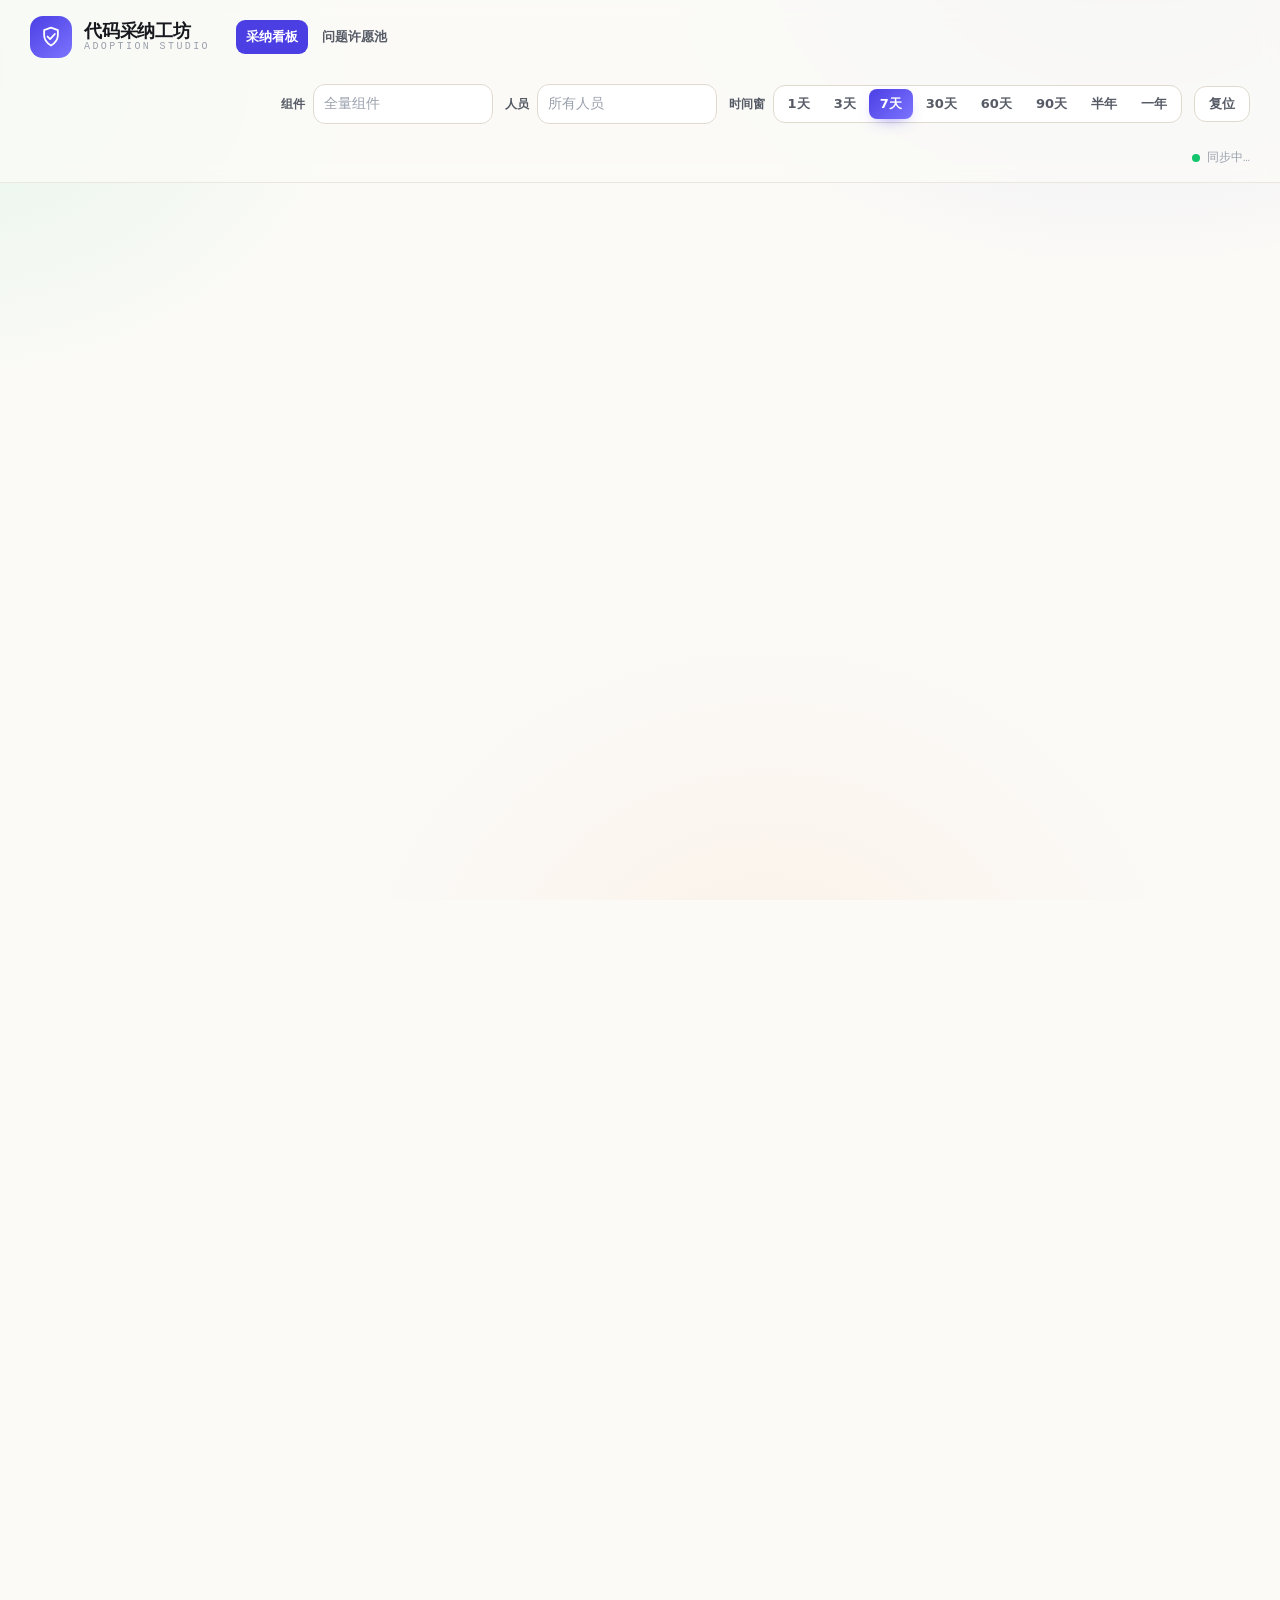
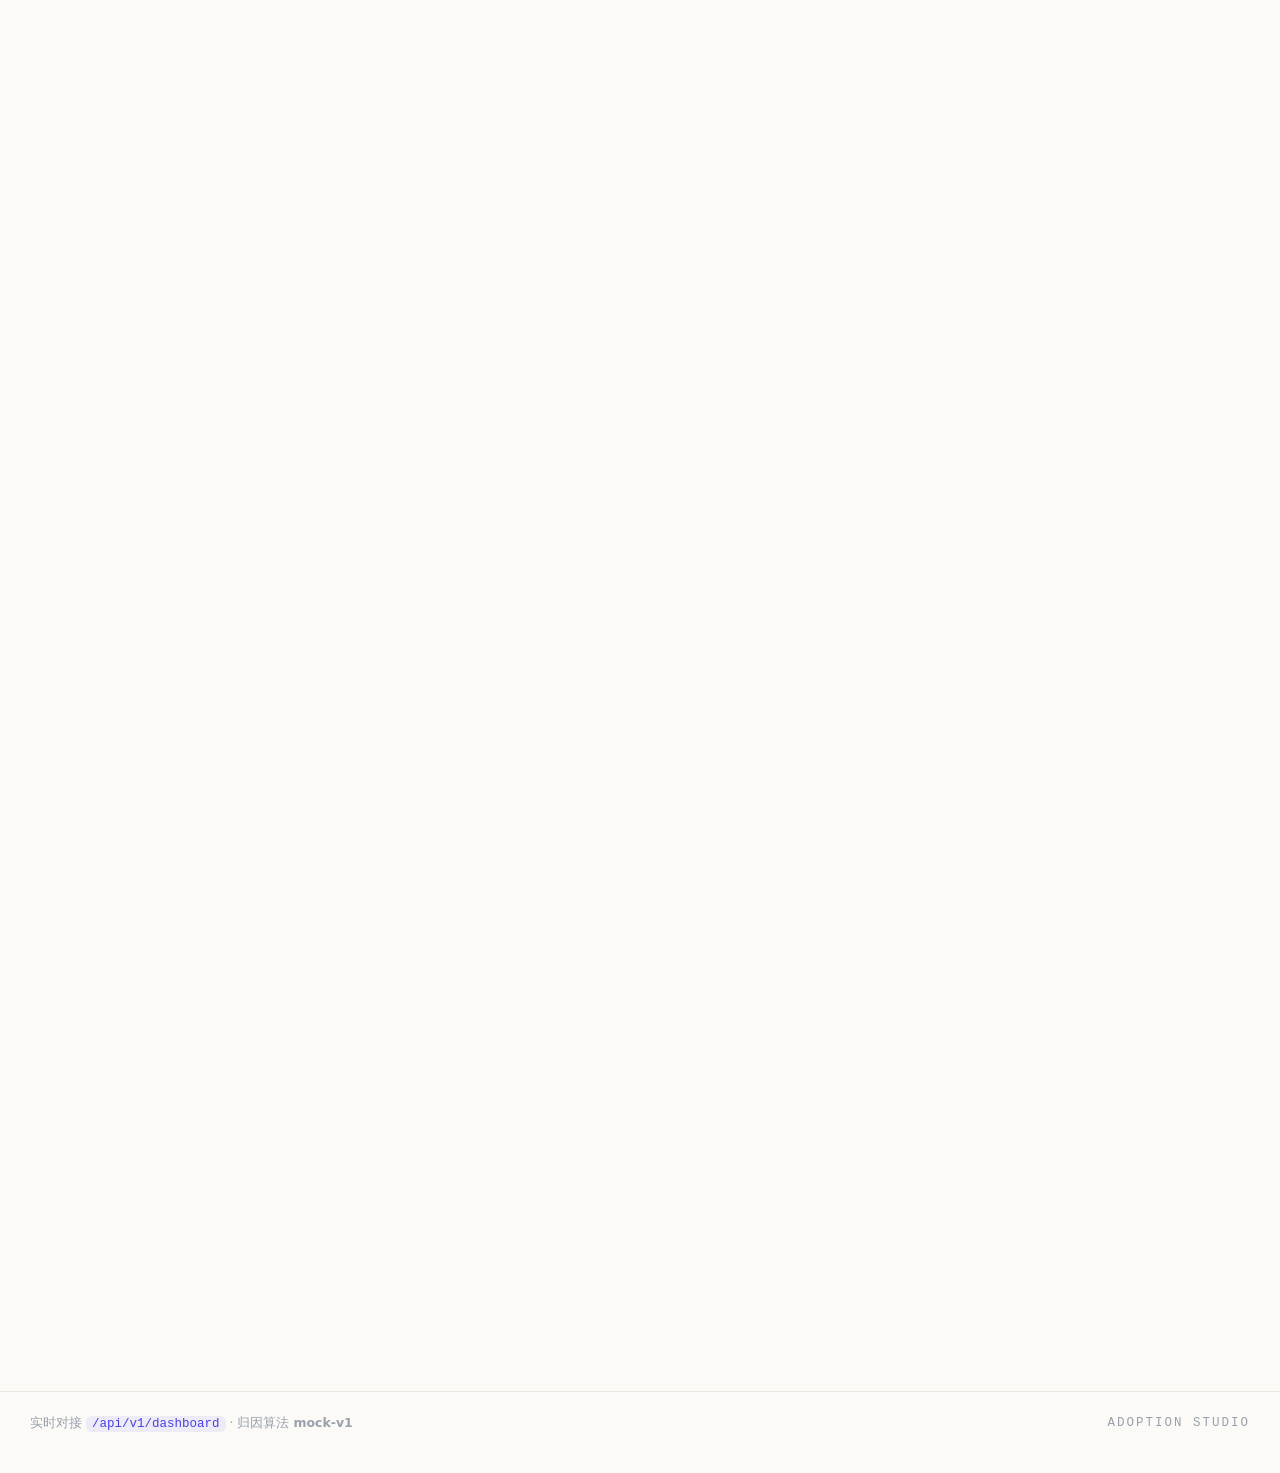
==== telemetry-front/portal/bright.html @ e32cefc2 "feat: add issue wish board" ====
<!DOCTYPE html>
<html lang="zh-CN">
<head>
<meta charset="UTF-8" />
<meta name="viewport" content="width=device-width, initial-scale=1.0" />
<title>代码采纳工坊 · Adoption Studio</title>

<link rel="stylesheet" href="vendor/fonts.css" />

<link rel="stylesheet" href="bright.css?v=20260720-1" />
</head>
<body data-loading="true">

<!-- warm paper wash + soft color blooms -->
<div class="wash" aria-hidden="true"></div>

<header class="bar">
  <div class="mark">
    <span class="mark__glyph" aria-hidden="true">
      <svg viewBox="0 0 28 28" width="24" height="24" fill="none" stroke="currentColor" stroke-width="2.1" stroke-linecap="round" stroke-linejoin="round">
        <path d="M14 24c5-3 8-7 8-12V6l-8-3-8 3v6c0 5 3 9 8 12Z" />
        <path d="M10 13.5 13 16.5 18.5 10.5" />
      </svg>
    </span>
    <div class="mark__text">
      <strong>代码采纳工坊</strong>
      <span>ADOPTION&nbsp;STUDIO</span>
    </div>
  </div>

  <nav class="portal-nav" aria-label="主导航">
    <a class="portal-nav__link is-active" href="bright.html" aria-current="page">采纳看板</a>
    <a class="portal-nav__link" href="wishes.html">问题许愿池</a>
  </nav>

  <!-- ── controls live in the bar, right where you scan ── -->
  <div class="controls" aria-label="筛选条件">
    <div class="ctrl">
      <span class="ctrl__tag">组件</span>
      <div class="multi" id="fComponent" data-placeholder="全量组件"></div>
    </div>
    <div class="ctrl">
      <span class="ctrl__tag">人员</span>
      <div class="multi" id="fPerson" data-placeholder="所有人员"></div>
    </div>
    <div class="ctrl ctrl--range">
      <span class="ctrl__tag">时间窗</span>
      <div class="segs" id="fRange" role="radiogroup" aria-label="时间范围"></div>
    </div>
    <button class="reset" id="btnReset" type="button" title="恢复默认：全量组件 · 所有人员 · 7天">复位</button>
  </div>

  <div class="bar__sync">
    <span class="dot" aria-hidden="true"></span>
    <span id="lastSync">同步中…</span>
  </div>
</header>

<main class="stage" aria-busy="true">

  <!-- ── HERO ────────────────────────────────────────── -->
  <section class="hero">
    <div class="hero__say">
      <p class="kicker">核心命题</p>
      <h1>AI 写的代码，<em>有多少活到了合入？</em></h1>
      <p class="lede">采纳率 = 合入代码量 ÷ 生成代码量。绿环为 80% 一致口径，内点为 90% 一致。</p>
    </div>

    <!-- signature: the "sprout" adoption dial -->
    <figure class="dial">
      <canvas id="dialCanvas" width="340" height="340" aria-label="代码采纳率仪表"></canvas>
      <figcaption class="dial__core">
        <span class="dial__k">采纳率 · 80%</span>
        <span class="dial__val" id="dialVal">—</span>
        <span class="dial__sub" id="dialVal90">90% 一致 —</span>
      </figcaption>
    </figure>

    <!-- colored stat pills -->
    <ul class="pills">
      <li class="pill pill--iris">
        <span class="pill__k">使用次数</span>
        <span class="pill__v num" id="factUse">—</span>
      </li>
      <li class="pill pill--tangerine">
        <span class="pill__k">生成代码量</span>
        <span class="pill__v num" id="factGen">—</span>
      </li>
      <li class="pill pill--grass">
        <span class="pill__k">合入 · 80%</span>
        <span class="pill__v num" id="factM80">—</span>
      </li>
      <li class="pill pill--magenta">
        <span class="pill__k">合入 · 90%</span>
        <span class="pill__v num" id="factM90">—</span>
      </li>
    </ul>
  </section>

  <!-- ── CHART GRID ──────────────────────────────────── -->
  <section class="grid">

    <article class="card" style="--span:7">
      <header class="card__head">
        <h2>趋势 · 采纳率与产出</h2>
        <div class="toggle" id="trendToggle" role="tablist" aria-label="趋势指标"></div>
      </header>
      <div class="plot" id="trendChart"></div>
    </article>

    <article class="card" style="--span:5">
      <header class="card__head">
        <h2>组件构成</h2>
        <span class="hint" id="compoHint">按生成代码量占比</span>
      </header>
      <div class="compo" id="componentCompo"></div>
    </article>

    <article class="card" style="--span:12">
      <header class="card__head">
        <h2>人员产出 · 生成与合入</h2>
        <span class="hint">TOP 榜按生成量排序，绿段为已合入部分</span>
      </header>
      <div class="plot plot--tall" id="personChart"></div>
      <div class="pager" id="personPager" aria-label="人员产出分页"></div>
    </article>

    <article class="card" style="--span:12">
      <header class="card__head">
        <h2>组件明细</h2>
        <span class="hint" id="tableCount">—</span>
      </header>
      <div class="table-wrap">
        <table class="ledger">
          <thead>
            <tr>
              <th class="th-name">组件</th>
              <th class="th-num" data-sort="usageCount">使用次数</th>
              <th class="th-num" data-sort="generatedLines">生成代码量</th>
              <th class="th-num" data-sort="mergedLines80">合入·80%</th>
              <th class="th-num" data-sort="mergedLines90">合入·90%</th>
              <th class="th-num" data-sort="adoptionRate80">采纳率·80%</th>
              <th class="th-num" data-sort="adoptionRate90">采纳率·90%</th>
            </tr>
          </thead>
          <tbody id="ledgerBody"></tbody>
        </table>
      </div>
      <div class="pager" id="componentPager" aria-label="组件明细分页"></div>
    </article>

  </section>

  <!-- ══ 生命周期三段：此刻 → 流程 → 实例 ═══════════════ -->

  <!-- ── ① NOW · 实时运营 ────────────────────────────── -->
  <section class="lane" id="laneNow" aria-labelledby="nowTitle">
    <div class="lane__head">
      <span class="lane__eyebrow">NOW</span>
      <h2 class="lane__title" id="nowTitle">此刻 · 运营快照</h2>
      <p class="lane__note" id="nowNote">不受时间窗影响，反映当前活跃状态</p>
    </div>
    <ul class="stones" id="nowStones">
      <li class="stone stone--iris">
        <span class="stone__k">活跃工作流</span>
        <span class="stone__v num" id="stActive">—</span>
        <span class="stone__sub" id="stActiveSub">进行中</span>
      </li>
      <li class="stone stone--warn" id="stStalledStone">
        <span class="stone__k">停滞工作流</span>
        <span class="stone__v num" id="stStalled">—</span>
        <span class="stone__sub" id="stStalledSub">超过阈值无活动</span>
      </li>
      <li class="stone stone--tangerine">
        <span class="stone__k">待归因</span>
        <span class="stone__v num" id="stPending">—</span>
        <span class="stone__sub">等待 Patch 确认与归因</span>
      </li>
      <li class="stone stone--grass">
        <span class="stone__k">工作流完成率</span>
        <span class="stone__v num" id="stComplete">—</span>
        <span class="stone__sub" id="stCompleteSub">窗口内完成占比</span>
      </li>
    </ul>
  </section>

  <!-- ── ② PIPELINE · 步骤效率 ───────────────────────── -->
  <section class="lane" id="lanePipe" aria-labelledby="pipeTitle">
    <div class="lane__head">
      <span class="lane__eyebrow">PIPELINE</span>
      <h2 class="lane__title" id="pipeTitle">流程 · 步骤效率</h2>
    </div>
    <div class="grid">
      <article class="card" style="--span:5">
        <header class="card__head">
          <h2>步骤执行概览</h2>
          <span class="hint">完成、阻塞与失败分布</span>
        </header>
        <div class="plot plot--tall" id="stepFunnel"></div>
      </article>
      <article class="card" style="--span:7">
        <header class="card__head">
          <h2>步骤明细</h2>
          <span class="hint">到达、完成率与耗时</span>
        </header>
        <div class="table-wrap">
          <table class="ledger ledger--steps">
            <thead>
              <tr>
                <th class="th-name">步骤</th>
                <th class="th-num">到达</th>
                <th class="th-num">完成率</th>
                <th class="th-num">中位耗时</th>
                <th class="th-num">P90</th>
              </tr>
            </thead>
            <tbody id="stepBody"></tbody>
          </table>
        </div>
        <div class="pager" id="stepPager" aria-label="步骤明细分页"></div>
      </article>
    </div>
  </section>

  <!-- ── ③ RUNS · 工作流明细 ─────────────────────────── -->
  <section class="lane" id="laneRuns" aria-labelledby="runsTitle">
    <div class="lane__head">
      <span class="lane__eyebrow">RUNS</span>
      <h2 class="lane__title" id="runsTitle">实例 · 工作流明细</h2>
      <div class="toggle toggle--seg" id="wfStateToggle" role="tablist" aria-label="工作流状态"></div>
    </div>
    <article class="card" style="--span:12">
      <header class="card__head">
        <h2 id="wfHeading">进行中的工作流</h2>
        <span class="hint" id="wfCount">—</span>
      </header>
      <div class="table-wrap">
        <table class="ledger ledger--wf">
          <thead>
            <tr>
              <th class="th-name">工作流 / 需求</th>
              <th class="th-name">负责人 · 组件</th>
              <th class="th-name">最远环节</th>
              <th class="th-num">生成</th>
              <th class="th-num">合入·80%</th>
              <th class="th-name th-time">最近活动</th>
            </tr>
          </thead>
          <tbody id="wfBody"></tbody>
        </table>
      </div>
      <div class="pager" id="wfPager" aria-label="工作流明细分页"></div>
    </article>
  </section>

</main>

<footer class="foot">
  <span>实时对接 <code>/api/v1/dashboard</code> · 归因算法 <strong>mock-v1</strong></span>
  <span class="foot__sig">adoption&nbsp;studio</span>
</footer>

<script src="vendor/echarts.min.js"></script>
<script src="config.js"></script>
<script src="mock-data.js?v=20260720-1"></script>
<script src="bright.js?v=20260720-1"></script>
</body>
</html>
---- telemetry-front/portal/bright.css ----
/* ═══════════════════════════════════════════════════════════
   代码采纳工坊 — Adoption Studio
   Direction: a bright analytics studio on warm paper.
   Confident color, soft colored shadows, one bold dial.
   ═══════════════════════════════════════════════════════════ */

:root {
  /* surface — warm paper, not cream-serif, not gray */
  --paper:   #FBFAF7;
  --paper-2: #FFFFFF;
  --edge:    #ECE7DE;   /* hairline on paper */
  --edge-2:  #E0DACE;

  /* text */
  --ink:      #16181D;
  --ink-soft: #565B66;
  --ink-mute: #9AA0AC;

  /* signal palette — bright, one voice per concept */
  --iris:      #4B3FE4;   /* usage / structure          */
  --iris-2:    #7C74FF;
  --grass:     #12C46B;   /* merged / adopted (positive)*/
  --grass-2:   #34E08A;
  --tangerine: #FF7A1A;   /* generated, not yet merged  */
  --magenta:   #FF3D8B;   /* 90% stricter track         */
  --sky:       #2BB3FF;   /* spare accent               */

  /* soft colored ambient shadows — the "bright" signature */
  --sh-iris:      0 18px 40px -20px rgba(75, 63, 228, .45);
  --sh-grass:     0 18px 40px -20px rgba(18, 196, 107, .42);
  --sh-tangerine: 0 18px 40px -20px rgba(255, 122, 26, .42);
  --sh-magenta:   0 18px 40px -20px rgba(255, 61, 139, .40);
  --sh-card:      0 22px 50px -30px rgba(30, 26, 60, .30),
                  0 2px  10px -6px  rgba(30, 26, 60, .12);

  --radius: 18px;
  --radius-sm: 12px;
  --pad: clamp(16px, 2.4vw, 30px);

  --disp: "Sora", system-ui, sans-serif;
  --body: "Manrope", system-ui, -apple-system, sans-serif;
  --mono: "Space Mono", ui-monospace, SFMono-Regular, Menlo, monospace;
}

* { box-sizing: border-box; }
html { -webkit-text-size-adjust: 100%; }

body {
  margin: 0;
  min-height: 100vh;
  background: var(--paper);
  color: var(--ink);
  font-family: var(--body);
  font-size: 15px;
  line-height: 1.5;
  overflow-x: hidden;
}

/* warm wash with soft color blooms — bright, airy */
.wash {
  position: fixed;
  inset: 0;
  z-index: 0;
  pointer-events: none;
  background:
    radial-gradient(760px 520px at 88% -6%, rgba(75, 63, 228, .10), transparent 62%),
    radial-gradient(680px 520px at -4% 8%, rgba(18, 196, 107, .09), transparent 60%),
    radial-gradient(700px 620px at 60% 112%, rgba(255, 122, 26, .07), transparent 60%),
    var(--paper);
}
body > *:not(.wash) { position: relative; z-index: 1; }

/* boot curtain */
body[data-loading="true"] .stage { opacity: 0; transform: translateY(10px); }
.stage { transition: opacity .5s ease, transform .5s ease; }

/* ── Bar ─────────────────────────────────────────────── */
.bar {
  display: flex;
  align-items: center;
  gap: clamp(14px, 2vw, 28px);
  flex-wrap: wrap;
  padding: 16px var(--pad);
  background: rgba(251, 250, 247, .82);
  backdrop-filter: blur(10px);
  border-bottom: 1px solid var(--edge);
  position: sticky;
  top: 0;
  z-index: 20;
}
/* Keep dropdowns above the following main stacking context. The generic
   body-child rule otherwise lets the stage intercept clicks below the bar. */
body > .bar {
  z-index: 100;
  isolation: isolate;
  overflow: visible;
}
body > main.stage { z-index: 0; }
.mark { display: flex; align-items: center; gap: 12px; }
.mark__glyph {
  display: grid;
  place-items: center;
  width: 42px; height: 42px;
  color: #fff;
  border-radius: 13px;
  background: linear-gradient(140deg, var(--iris), var(--iris-2));
  box-shadow: var(--sh-iris);
}
.mark__text { display: flex; flex-direction: column; line-height: 1.12; }
.mark__text strong {
  font-family: var(--disp);
  font-weight: 700;
  font-size: 18px;
  letter-spacing: -.2px;
}
.mark__text span {
  font-family: var(--mono);
  font-size: 10px;
  letter-spacing: 2.4px;
  color: var(--ink-mute);
}

.portal-nav { display: flex; align-items: center; gap: 4px; }
.portal-nav__link {
  padding: 7px 10px;
  border-radius: 9px;
  color: var(--ink-soft);
  font-family: var(--disp);
  font-size: 13px;
  font-weight: 600;
  text-decoration: none;
}
.portal-nav__link:hover { background: rgba(75, 63, 228, .08); color: var(--iris); }
.portal-nav__link.is-active { background: var(--iris); color: #fff; }

/* controls */
.controls {
  display: flex;
  align-items: center;
  gap: 12px;
  flex-wrap: wrap;
  margin-left: auto;
}
.ctrl { display: flex; align-items: center; gap: 8px; }
.ctrl__tag {
  font-family: var(--disp);
  font-weight: 600;
  font-size: 12px;
  color: var(--ink-soft);
}

/* multiselect trigger */
.multi {
  min-width: 152px;
  width: 180px;
  max-width: 220px;
  min-height: 40px;
  display: flex;
  align-items: center;
  flex-wrap: wrap;
  gap: 6px;
  padding: 6px 10px;
  background: var(--paper-2);
  border: 1.5px solid var(--edge-2);
  border-radius: var(--radius-sm);
  cursor: pointer;
  position: relative;
  transition: border-color .15s ease, box-shadow .15s ease;
}
.multi:hover { border-color: #cfc7b8; }
.multi.is-open,
.multi:focus-visible {
  border-color: var(--iris);
  box-shadow: 0 0 0 4px rgba(75, 63, 228, .12);
  outline: none;
}
.multi__ph { color: var(--ink-mute); font-size: 13.5px; }
.multi__trigger {
  width: 100%; min-width: 0; min-height: 26px;
  display: flex; align-items: center; flex-wrap: wrap; gap: 6px;
  padding: 0; border: 0; background: transparent;
  color: inherit; font: inherit; text-align: left; cursor: pointer;
}
.multi__trigger:focus-visible { outline: none; }
.chip {
  display: inline-flex;
  align-items: center;
  gap: 5px;
  padding: 3px 6px 3px 9px;
  font-size: 12.5px;
  font-weight: 600;
  color: var(--iris);
  background: rgba(75, 63, 228, .09);
  border-radius: 8px;
  max-width: 100%;
  overflow: hidden;
  text-overflow: ellipsis;
  white-space: nowrap;
}
.chip button {
  border: 0; background: none; cursor: pointer;
  color: var(--iris); opacity: .6; padding: 0; font-size: 12px; line-height: 1;
}
.chip button:hover { opacity: 1; }
.chip--count { color: var(--ink-soft); background: rgba(0,0,0,.05); }

/* popover */
.pop {
  position: absolute;
  top: calc(100% + 8px);
  left: 0;
  width: max(260px, 100%);
  max-width: min(320px, calc(100vw - 24px));
  overflow: hidden;
  padding: 0;
  background: var(--paper-2);
  border: 1px solid var(--edge-2);
  border-radius: var(--radius-sm);
  box-shadow: var(--sh-card);
  z-index: 1000;
  pointer-events: auto;
}
.pop__search-wrap {
  display: flex;
  align-items: center;
  gap: 8px;
  padding: 9px;
  background: color-mix(in srgb, var(--paper-2) 94%, var(--iris) 6%);
  border-bottom: 1px solid var(--edge);
}
.pop__search-icon {
  width: 15px;
  height: 15px;
  flex: none;
  border: 1.7px solid var(--ink-mute);
  border-radius: 50%;
  position: relative;
  opacity: .8;
}
.pop__search-icon::after {
  content: "";
  position: absolute;
  right: -4px;
  bottom: -3px;
  width: 6px;
  height: 1.7px;
  border-radius: 2px;
  background: var(--ink-mute);
  transform: rotate(45deg);
}
.pop__search {
  width: 100%;
  min-width: 0;
  height: 32px;
  padding: 0 9px;
  border: 1px solid var(--edge-2);
  border-radius: 8px;
  outline: none;
  color: var(--ink);
  background: var(--paper-2);
  font: 13px var(--body);
  transition: border-color .15s ease, box-shadow .15s ease;
}
.pop__search::placeholder { color: var(--ink-mute); }
.pop__search:focus {
  border-color: var(--iris);
  box-shadow: 0 0 0 3px rgba(75, 63, 228, .1);
}
.pop__search::-webkit-search-cancel-button { cursor: pointer; }
.pop__list {
  /* 9 option rows at 40px each; additional results scroll inside the panel. */
  max-height: 360px;
  overflow-y: auto;
  overscroll-behavior: contain;
  padding: 6px;
  scrollbar-width: thin;
  scrollbar-color: var(--edge-2) transparent;
}
.pop__list::-webkit-scrollbar { width: 7px; }
.pop__list::-webkit-scrollbar-thumb {
  background: var(--edge-2);
  border: 2px solid transparent;
  border-radius: 8px;
  background-clip: padding-box;
}
.pop__opt {
  width: 100%; border: 0; background: transparent; color: inherit; text-align: left;
  display: flex;
  align-items: center;
  gap: 10px;
  min-height: 40px;
  padding: 8px 10px;
  border-radius: 9px;
  cursor: pointer;
  font-size: 14px;
}
.pop__opt[hidden] { display: none; }
.pop__opt:hover { background: rgba(75, 63, 228, .07); }
.pop__empty {
  min-height: 88px;
  display: grid;
  place-items: center;
  padding: 18px;
  color: var(--ink-mute);
  font-size: 13px;
  text-align: center;
}
.pop__empty[hidden] { display: none; }
.pop__opt .box {
  width: 17px; height: 17px;
  border: 1.5px solid var(--edge-2);
  border-radius: 6px;
  flex: none;
  position: relative;
  transition: background .12s ease, border-color .12s ease;
}
.pop__opt[aria-selected="true"] .box {
  background: var(--iris);
  border-color: var(--iris);
}
.pop__opt[aria-selected="true"] .box::after {
  content: "";
  position: absolute;
  left: 5px; top: 2px;
  width: 4px; height: 8px;
  border: solid #fff;
  border-width: 0 2px 2px 0;
  transform: rotate(42deg);
}

/* time segments */
.segs {
  display: inline-flex;
  padding: 3px;
  background: var(--paper-2);
  border: 1.5px solid var(--edge-2);
  border-radius: var(--radius-sm);
  gap: 2px;
}
.segs button {
  border: 0;
  background: none;
  cursor: pointer;
  padding: 6px 11px;
  font-family: var(--body);
  font-weight: 600;
  font-size: 13px;
  color: var(--ink-soft);
  border-radius: 8px;
  transition: color .12s ease, background .12s ease;
}
.segs button:hover { color: var(--ink); }
.segs button[aria-checked="true"] {
  color: #fff;
  background: linear-gradient(135deg, var(--iris), var(--iris-2));
  box-shadow: 0 6px 16px -8px rgba(75, 63, 228, .7);
}

.reset {
  border: 1.5px solid var(--edge-2);
  background: var(--paper-2);
  color: var(--ink-soft);
  font-family: var(--disp);
  font-weight: 600;
  font-size: 13px;
  padding: 8px 14px;
  border-radius: var(--radius-sm);
  cursor: pointer;
  transition: all .15s ease;
}
.reset:hover { color: var(--iris); border-color: var(--iris); }

.bar__sync {
  display: flex; align-items: center; gap: 7px;
  font-family: var(--mono);
  font-size: 11.5px;
  color: var(--ink-mute);
  width: 100%;
  justify-content: flex-end;
}
.dot {
  width: 8px; height: 8px; border-radius: 50%;
  background: var(--grass);
  box-shadow: 0 0 0 0 rgba(18, 196, 107, .5);
  animation: pulse 2.4s ease-out infinite;
}
@keyframes pulse {
  0% { box-shadow: 0 0 0 0 rgba(18, 196, 107, .5); }
  70% { box-shadow: 0 0 0 7px rgba(18, 196, 107, 0); }
  100% { box-shadow: 0 0 0 0 rgba(18, 196, 107, 0); }
}

/* ── Stage layout ────────────────────────────────────── */
.stage {
  max-width: 1320px;
  margin: 0 auto;
  padding: clamp(24px, 4vw, 48px) var(--pad) 40px;
}

/* ── Hero ────────────────────────────────────────────── */
.hero {
  display: grid;
  grid-template-columns: 1.15fr auto;
  grid-template-areas:
    "say  dial"
    "pills dial";
  gap: clamp(20px, 3vw, 40px) clamp(24px, 4vw, 56px);
  align-items: start;
  margin-bottom: clamp(28px, 4vw, 48px);
}
.hero__say { grid-area: say; max-width: 34ch; }
.kicker {
  display: inline-block;
  font-family: var(--disp);
  font-weight: 700;
  font-size: 12px;
  letter-spacing: 1.5px;
  text-transform: uppercase;
  color: var(--iris);
  background: rgba(75, 63, 228, .1);
  padding: 5px 11px;
  border-radius: 20px;
  margin: 0 0 16px;
}
.hero__say h1 {
  font-family: var(--disp);
  font-weight: 800;
  font-size: clamp(28px, 4.2vw, 46px);
  line-height: 1.08;
  letter-spacing: -1px;
  margin: 0 0 14px;
}
.hero__say h1 em {
  font-style: normal;
  background: linear-gradient(120deg, var(--grass), var(--iris));
  -webkit-background-clip: text;
  background-clip: text;
  color: transparent;
}
.lede { color: var(--ink-soft); font-size: 15px; margin: 0; max-width: 40ch; }

/* signature dial */
.dial {
  grid-area: dial;
  position: relative;
  width: min(340px, 72vw);
  aspect-ratio: 1;
  margin: 0;
  place-self: center;
}
.dial canvas { width: 100%; height: 100%; display: block; }
.dial__core {
  position: absolute;
  inset: 0;
  display: grid;
  place-content: center;
  text-align: center;
  gap: 3px;
}
.dial__k {
  font-family: var(--mono);
  font-size: 11px;
  letter-spacing: 1px;
  color: var(--ink-mute);
  text-transform: uppercase;
}
.dial__val {
  font-family: var(--disp);
  font-weight: 800;
  font-size: clamp(42px, 8vw, 58px);
  line-height: 1;
  letter-spacing: -1.5px;
  background: linear-gradient(135deg, var(--grass), #0fa259);
  -webkit-background-clip: text;
  background-clip: text;
  color: transparent;
}
.dial__sub {
  font-family: var(--mono);
  font-size: 12px;
  color: var(--magenta);
  margin-top: 3px;
}

/* stat pills */
.pills {
  grid-area: pills;
  list-style: none;
  margin: 0; padding: 0;
  display: grid;
  grid-template-columns: repeat(2, minmax(0, 1fr));
  gap: 14px;
  align-self: end;
}
.pill {
  padding: 16px 18px;
  background: var(--paper-2);
  border: 1px solid var(--edge);
  border-radius: var(--radius);
  display: flex;
  flex-direction: column;
  gap: 6px;
  position: relative;
  overflow: hidden;
  transition: transform .18s ease, box-shadow .18s ease;
}
.pill::before {
  content: "";
  position: absolute;
  left: 0; top: 0; bottom: 0;
  width: 4px;
  background: var(--accent);
}
.pill:hover { transform: translateY(-3px); box-shadow: var(--pill-sh); }
.pill--iris      { --accent: var(--iris);      --pill-sh: var(--sh-iris); }
.pill--tangerine { --accent: var(--tangerine); --pill-sh: var(--sh-tangerine); }
.pill--grass     { --accent: var(--grass);     --pill-sh: var(--sh-grass); }
.pill--magenta   { --accent: var(--magenta);   --pill-sh: var(--sh-magenta); }
.pill__k { font-size: 12.5px; font-weight: 600; color: var(--ink-soft); }
.pill__v {
  font-family: var(--mono);
  font-weight: 700;
  font-size: clamp(22px, 2.6vw, 30px);
  color: var(--ink);
  letter-spacing: -.5px;
}

/* ── Chart grid ──────────────────────────────────────── */
.grid {
  display: grid;
  grid-template-columns: repeat(12, 1fr);
  gap: clamp(16px, 2vw, 24px);
}
.card {
  grid-column: span var(--span, 12);
  background: var(--paper-2);
  border: 1px solid var(--edge);
  border-radius: var(--radius);
  padding: 22px 22px 8px;
  box-shadow: var(--sh-card);
}
.card__head {
  display: flex;
  align-items: center;
  justify-content: space-between;
  gap: 12px;
  flex-wrap: wrap;
  margin-bottom: 8px;
}
.card__head h2 {
  font-family: var(--disp);
  font-weight: 700;
  font-size: 16px;
  letter-spacing: -.2px;
  margin: 0;
}
.hint { font-size: 12.5px; color: var(--ink-mute); }

.plot { width: 100%; height: 300px; }
.plot--tall { height: 400px; }

/* ── Component composition: strip + TOP ranking ──────── */
.compo { padding: 6px 0 14px; }
.compo__empty {
  height: 280px;
  display: grid;
  place-items: center;
  margin: 0;
  font-family: var(--mono);
  font-size: 13px;
  color: var(--ink-mute);
}
.compo__strip {
  display: flex;
  gap: 3px;
  height: 14px;
  margin-bottom: 16px;
}
.compo__seg {
  flex-basis: 0;
  min-width: 4px;
  border-radius: 4px;
  transition: opacity .15s ease, transform .15s ease;
}
.compo__strip:hover .compo__seg:not(.is-hot) { opacity: .35; }
.compo__seg.is-hot { transform: scaleY(1.25); }
.compo__rows {
  list-style: none;
  margin: 0;
  padding: 0;
  display: flex;
  flex-direction: column;
}
.compo__row {
  display: grid;
  grid-template-columns: 26px minmax(0, 1fr) minmax(56px, 92px) 52px 58px;
  align-items: center;
  gap: 10px;
  padding: 7px 6px;
  border-radius: 8px;
  transition: background .15s ease;
}
.compo__row.is-hot { background: rgba(75, 63, 228, .06); }
.compo__rank {
  font-family: var(--mono);
  font-size: 11px;
  color: var(--ink-mute);
}
.compo__name {
  font-size: 13px;
  font-weight: 600;
  color: var(--ink);
  white-space: nowrap;
  overflow: hidden;
  text-overflow: ellipsis;
}
.compo__meter {
  height: 6px;
  border-radius: 3px;
  background: rgba(0, 0, 0, .05);
  overflow: hidden;
}
.compo__meter i {
  display: block;
  height: 100%;
  border-radius: 3px;
}
.compo__share {
  font-family: var(--mono);
  font-size: 12px;
  font-weight: 700;
  color: var(--ink);
  text-align: right;
}
.compo__lines {
  font-family: var(--mono);
  font-size: 11px;
  color: var(--ink-mute);
  text-align: right;
}
.compo__row--others .compo__name { color: var(--ink-soft); font-weight: 500; }
.compo__row--others .compo__share { color: var(--ink-soft); }
@media (max-width: 560px) {
  .compo__row { grid-template-columns: 26px minmax(0, 1fr) 52px 58px; }
  .compo__meter { display: none; }
}

/* trend metric toggle */
.toggle { display: inline-flex; gap: 4px; flex-wrap: wrap; }
.toggle button {
  border: 1px solid var(--edge-2);
  background: var(--paper);
  color: var(--ink-soft);
  font-family: var(--body);
  font-weight: 600;
  font-size: 12px;
  padding: 5px 10px;
  border-radius: 8px;
  cursor: pointer;
  transition: all .13s ease;
}
.toggle button:hover { color: var(--ink); border-color: #cfc7b8; }
.toggle button[aria-selected="true"] {
  color: #fff;
  background: var(--ink);
  border-color: var(--ink);
}

/* ── Ledger table ────────────────────────────────────── */
.table-wrap { overflow-x: auto; margin: 0 -6px; padding: 0 6px 6px; }
.ledger {
  width: 100%;
  border-collapse: collapse;
  font-size: 14px;
}
.ledger thead th {
  text-align: right;
  padding: 10px 14px;
  font-family: var(--disp);
  font-weight: 600;
  font-size: 12.5px;
  color: var(--ink-soft);
  border-bottom: 2px solid var(--edge);
  white-space: nowrap;
}
.ledger th.th-name { text-align: left; }
.ledger th.th-num { cursor: pointer; user-select: none; }
.ledger th.th-num:hover { color: var(--iris); }
.ledger th.th-num[data-active]::after {
  content: attr(data-active);
  margin-left: 5px;
  color: var(--iris);
}
.ledger tbody td {
  padding: 12px 14px;
  text-align: right;
  border-bottom: 1px solid var(--edge);
  font-family: var(--mono);
  font-size: 13px;
  color: var(--ink);
}
.ledger tbody tr:hover { background: rgba(75, 63, 228, .04); }
.td-name {
  text-align: left !important;
  font-family: var(--body) !important;
  font-weight: 600;
  display: flex;
  align-items: center;
  gap: 9px;
}
.td-name::before {
  content: "";
  width: 9px; height: 9px;
  border-radius: 3px;
  background: var(--dot, var(--iris));
  flex: none;
}

/* rate cells with mini bar */
.rate { display: inline-flex; align-items: center; gap: 8px; justify-content: flex-end; }
.rate__bar {
  width: 54px; height: 7px;
  background: rgba(18, 196, 107, .14);
  border-radius: 4px;
  overflow: hidden;
  flex: none;
}
.rate__bar i {
  display: block; height: 100%;
  width: var(--w, 0%);
  background: linear-gradient(90deg, var(--grass), var(--grass-2));
  border-radius: 4px;
}
.rate--90 .rate__bar { background: rgba(255, 61, 139, .14); }
.rate--90 .rate__bar i { background: linear-gradient(90deg, var(--magenta), #ff77ac); }
.rate__v { font-weight: 700; min-width: 48px; }

/* ── Lifecycle lanes: NOW / PIPELINE / RUNS ───────────── */
/* Structural device: an English eyebrow + Chinese title, joined by a
   hairline rule that runs to the edge — the three lanes read as a real
   progression (this instant → the pipeline → individual runs), not decoration. */
.lane {
  margin-top: clamp(34px, 5vw, 60px);
}
.lane__head {
  display: flex;
  align-items: baseline;
  gap: 14px;
  flex-wrap: wrap;
  margin-bottom: clamp(16px, 2vw, 22px);
}
.lane__head::after {
  content: "";
  flex: 1 1 120px;
  height: 1px;
  background: linear-gradient(90deg, var(--edge-2), transparent);
  align-self: center;
  min-width: 40px;
}
.lane__eyebrow {
  font-family: var(--mono);
  font-size: 11px;
  font-weight: 700;
  letter-spacing: 3px;
  color: var(--iris);
  padding: 4px 10px;
  border: 1px solid rgba(75, 63, 228, .28);
  border-radius: 7px;
  background: rgba(75, 63, 228, .06);
}
.lane__title {
  font-family: var(--disp);
  font-weight: 700;
  font-size: clamp(18px, 2.4vw, 22px);
  letter-spacing: -.4px;
  margin: 0;
}
.lane__note { font-size: 12.5px; color: var(--ink-mute); margin: 0; }

/* NOW · realtime stones — quiet by default, one lights amber only on trouble */
.stones {
  list-style: none;
  margin: 0; padding: 0;
  display: grid;
  grid-template-columns: repeat(4, minmax(0, 1fr));
  gap: clamp(14px, 2vw, 20px);
}
.stone {
  position: relative;
  padding: 18px 20px;
  background: var(--paper-2);
  border: 1px solid var(--edge);
  border-radius: var(--radius);
  display: flex;
  flex-direction: column;
  gap: 5px;
  overflow: hidden;
}
.stone::after {
  content: "";
  position: absolute;
  right: -30px; top: -30px;
  width: 90px; height: 90px;
  border-radius: 50%;
  background: var(--halo, transparent);
  opacity: .5;
  filter: blur(6px);
  pointer-events: none;
}
.stone--iris      { --halo: radial-gradient(circle, rgba(75,63,228,.16), transparent 70%); }
.stone--tangerine { --halo: radial-gradient(circle, rgba(255,122,26,.16), transparent 70%); }
.stone--grass     { --halo: radial-gradient(circle, rgba(18,196,107,.16), transparent 70%); }
.stone--warn      { --halo: radial-gradient(circle, rgba(148,152,163,.10), transparent 70%); }
.stone__k { font-size: 12.5px; font-weight: 600; color: var(--ink-soft); }
.stone__v {
  font-family: var(--mono);
  font-weight: 700;
  font-size: clamp(26px, 3vw, 34px);
  letter-spacing: -.5px;
  color: var(--ink);
  line-height: 1;
}
.stone__sub { font-family: var(--mono); font-size: 11px; color: var(--ink-mute); }
/* the alert state: only when stalled > 0 does this stone raise its voice */
.stone--alert {
  border-color: var(--tangerine);
  box-shadow: var(--sh-tangerine);
  --halo: radial-gradient(circle, rgba(255,122,26,.28), transparent 70%);
}
.stone--alert .stone__v { color: var(--tangerine); }
.stone--alert .stone__k::after {
  content: "";
  display: inline-block;
  width: 7px; height: 7px;
  margin-left: 7px;
  border-radius: 50%;
  background: var(--tangerine);
  box-shadow: 0 0 0 0 rgba(255, 122, 26, .5);
  animation: pulse-warn 2.2s ease-out infinite;
  vertical-align: middle;
}
@keyframes pulse-warn {
  0% { box-shadow: 0 0 0 0 rgba(255, 122, 26, .5); }
  70% { box-shadow: 0 0 0 7px rgba(255, 122, 26, 0); }
  100% { box-shadow: 0 0 0 0 rgba(255, 122, 26, 0); }
}

/* segmented toggle variant reused in lane heads */
.toggle--seg button[aria-selected="true"] {
  background: linear-gradient(135deg, var(--iris), var(--iris-2));
  border-color: transparent;
}

/* PIPELINE · step ledger — compact numeric rows, no leading color dot */
.ledger--steps .td-name::before,
.ledger--wf .td-name::before { display: none; }
/* The base .td-name is display:flex (for its color dot), which pulls the cell
   out of the table column model — fine on one column, but it desyncs header
   and body when several columns use it. Restore real table-cell behaviour. */
.ledger--steps .td-name,
.ledger--wf .td-name {
  display: table-cell;
  vertical-align: middle;
  gap: 0;
}
.pass { font-weight: 700; }
.pass--na { color: var(--ink-mute); font-weight: 400; }
.dur { color: var(--ink-soft); }

/* RUNS · workflow ledger — status badge + furthest-step chip */
.ledger--wf tbody td { vertical-align: middle; }
.wf-id {
  display: flex; flex-direction: column; gap: 2px;
  text-align: left;
}
.wf-id strong { font-family: var(--body); font-weight: 600; font-size: 13.5px; }
.wf-id span { font-family: var(--mono); font-size: 11px; color: var(--ink-mute); }
.wf-who {
  display: flex; flex-direction: column; gap: 2px;
  text-align: left;
  font-family: var(--body) !important;
}
.wf-who strong { font-weight: 600; font-size: 13.5px; }
.wf-who span { font-size: 11.5px; color: var(--ink-mute); }
.badge {
  display: inline-flex; align-items: center; gap: 6px;
  padding: 3px 9px 3px 8px;
  border-radius: 20px;
  font-family: var(--body);
  font-size: 11.5px;
  font-weight: 600;
  white-space: nowrap;
}
.badge::before {
  content: "";
  width: 6px; height: 6px; border-radius: 50%;
  background: currentColor;
}
.badge--active   { color: var(--grass);     background: rgba(18, 196, 107, .12); }
.badge--stalled  { color: var(--tangerine); background: rgba(255, 122, 26, .13); }
.badge--completed{ color: var(--iris);      background: rgba(75, 63, 228, .11); }
.step-chip {
  font-family: var(--mono);
  font-size: 11.5px;
  color: var(--ink-soft);
  background: var(--paper);
  border: 1px solid var(--edge-2);
  padding: 3px 9px;
  border-radius: 7px;
  white-space: nowrap;
}
.th-time { text-align: left !important; }
.wf-time { font-family: var(--mono); font-size: 12px; color: var(--ink-soft); text-align: left; }

/* column sizing — keep numeric columns tight so headers sit over their data,
   let the three text columns share the remaining width. */
.ledger--wf { table-layout: fixed; }
.ledger--wf th:nth-child(1), .ledger--wf td:nth-child(1) { width: 22%; }
.ledger--wf th:nth-child(2), .ledger--wf td:nth-child(2) { width: 20%; }
.ledger--wf th:nth-child(3), .ledger--wf td:nth-child(3) { width: 18%; }
.ledger--wf th:nth-child(4), .ledger--wf td:nth-child(4),
.ledger--wf th:nth-child(5), .ledger--wf td:nth-child(5) { width: 11%; }
.ledger--wf th:nth-child(6), .ledger--wf td:nth-child(6) { width: 18%; }
.ledger--wf .wf-id span,
.ledger--wf .wf-who span,
.ledger--wf .step-chip { overflow: hidden; text-overflow: ellipsis; white-space: nowrap; }
.ledger--wf .wf-id,
.ledger--wf .wf-who { min-width: 0; }
.ledger--wf .step-chip { display: inline-block; max-width: 100%; }
.empty-row td {
  text-align: center !important;
  color: var(--ink-mute);
  font-family: var(--body) !important;
  padding: 28px 14px !important;
}
.retry-link {
  border: 0;
  background: none;
  padding: 0;
  margin-left: 2px;
  font: inherit;
  color: var(--iris);
  font-weight: 600;
  cursor: pointer;
  text-decoration: underline;
  text-underline-offset: 2px;
}
.retry-link:hover { color: var(--iris-2); }

/* Server-backed pagination shared by charts and detail ledgers. */
.pager {
  min-height: 42px;
  padding: 10px 14px 2px;
  display: flex;
  align-items: center;
  justify-content: flex-end;
  gap: 9px;
  color: var(--ink-mute);
  font-family: var(--mono);
  font-size: 11.5px;
}
.pager__btn,
.pager__size {
  height: 30px;
  border: 1px solid var(--edge-2);
  border-radius: 8px;
  background: #fff;
  color: var(--ink-soft);
  font: inherit;
}
.pager__btn { padding: 0 11px; cursor: pointer; }
.pager__btn:hover:not(:disabled) { border-color: var(--iris); color: var(--iris); }
.pager__btn:disabled { cursor: not-allowed; opacity: .42; }
.pager__size { padding: 0 7px; }
.pager__summary { min-width: 126px; text-align: center; }

@media (max-width: 640px) {
  .pager { justify-content: center; flex-wrap: wrap; }
  .pager__summary { order: -1; width: 100%; }
}

/* ── Foot ────────────────────────────────────────────── */
.foot {
  max-width: 1320px;
  margin: 0 auto;
  padding: 22px var(--pad) 40px;
  display: flex;
  justify-content: space-between;
  gap: 12px;
  flex-wrap: wrap;
  font-size: 12.5px;
  color: var(--ink-mute);
  border-top: 1px solid var(--edge);
}
.foot code {
  font-family: var(--mono);
  color: var(--iris);
  background: rgba(75, 63, 228, .08);
  padding: 1px 6px;
  border-radius: 6px;
}
.foot__sig { font-family: var(--mono); letter-spacing: 2px; text-transform: uppercase; }

/* ── Responsive ──────────────────────────────────────── */
@media (max-width: 900px) {
  .hero {
    grid-template-columns: 1fr;
    grid-template-areas: "say" "dial" "pills";
    text-align: left;
  }
  .card { grid-column: span 12 !important; }
  .bar__sync { justify-content: flex-start; }
  .stones { grid-template-columns: repeat(2, minmax(0, 1fr)); }
}
@media (max-width: 560px) {
  .controls { width: 100%; margin-left: 0; }
  .ctrl { flex: 1 1 100%; }
  .multi { min-width: 0; width: 100%; }
  .pills { grid-template-columns: 1fr; }
  .stones { grid-template-columns: 1fr; }
}

/* ── Accessibility ───────────────────────────────────── */
:focus-visible { outline: 2px solid var(--iris); outline-offset: 2px; }
@media (prefers-reduced-motion: reduce) {
  * { animation-duration: .001ms !important; transition-duration: .001ms !important; }
}
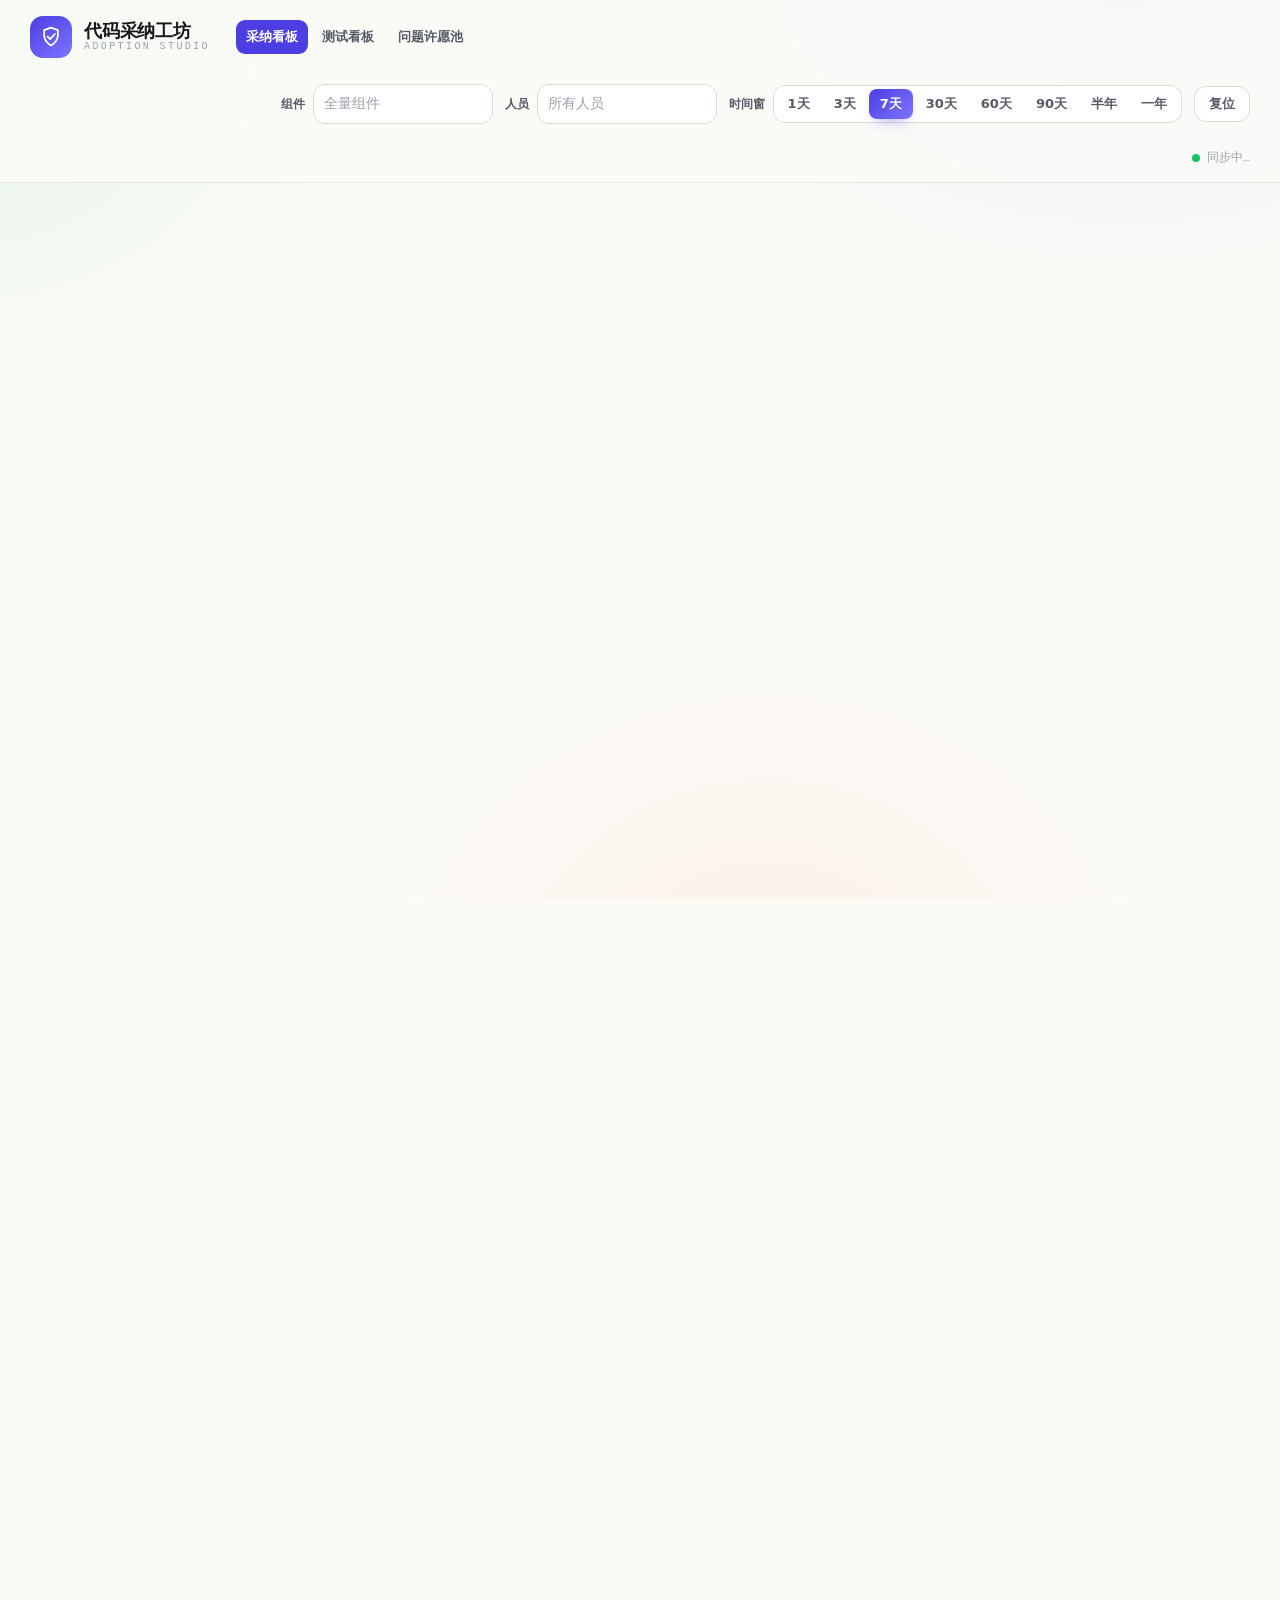
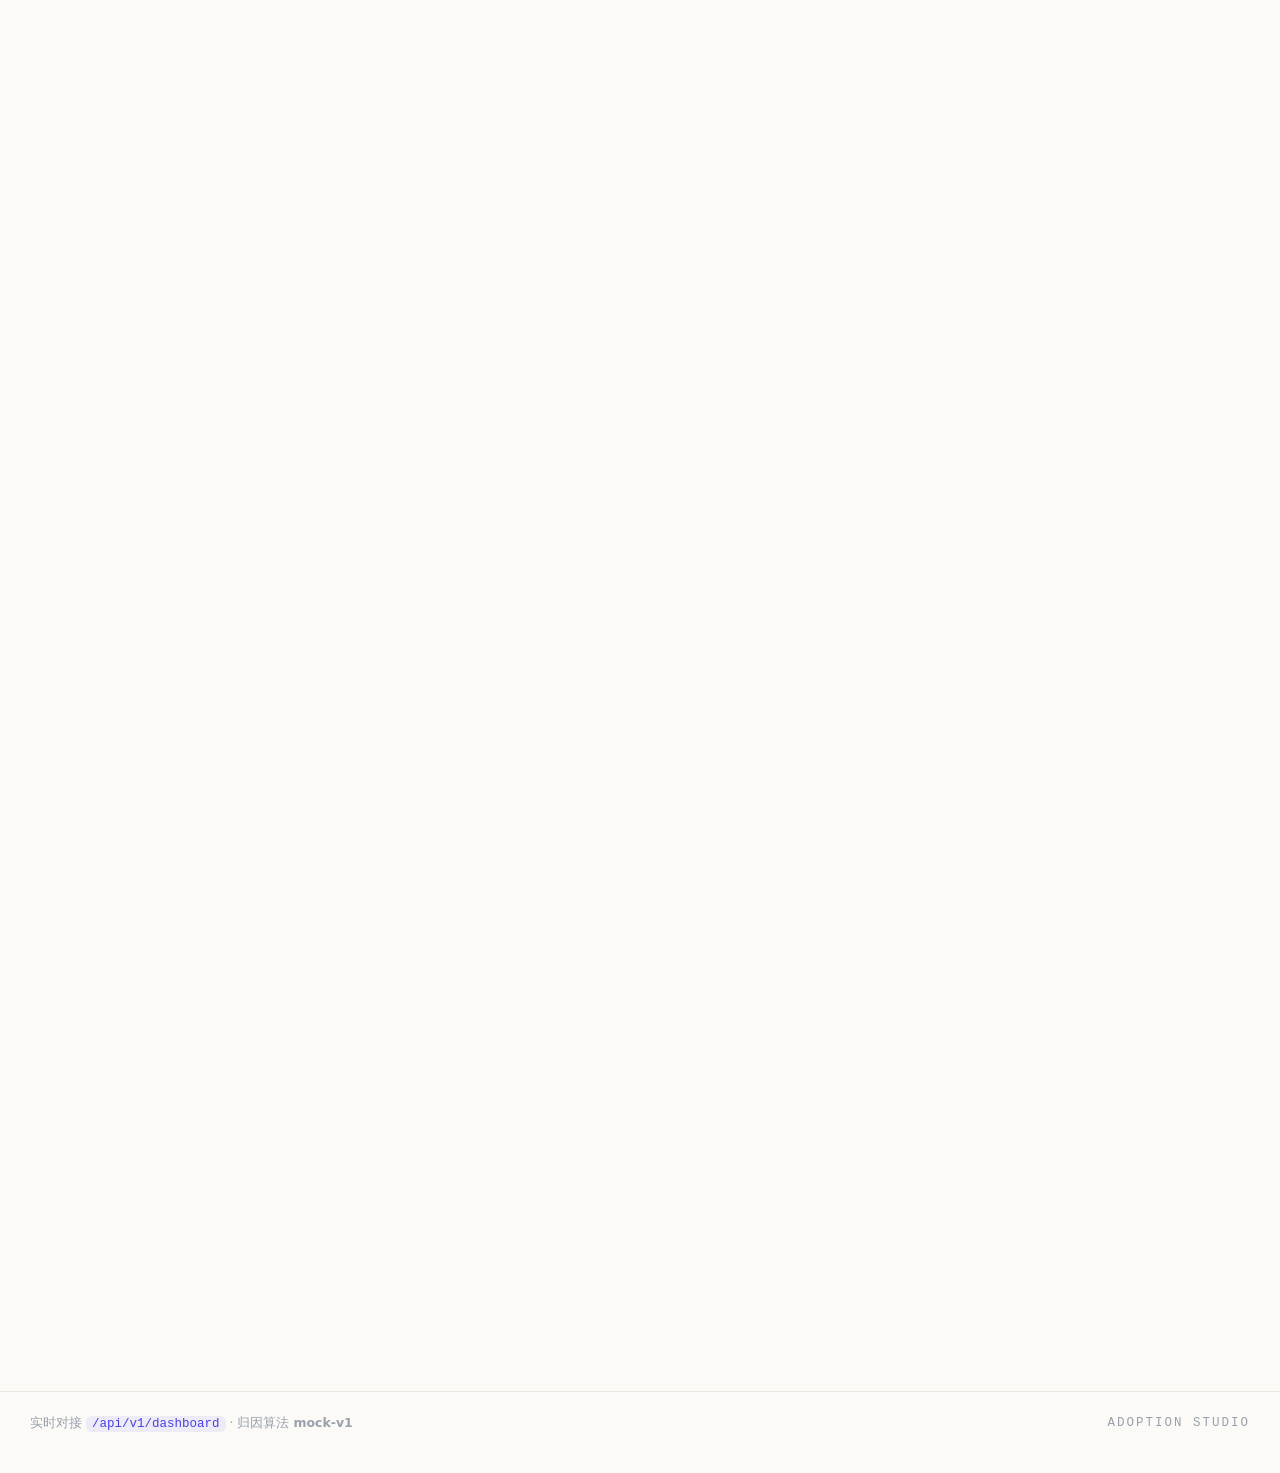
==== commit de327858: "feat: add testing telemetry dashboard" ====
--- a/telemetry-front/portal/bright.html
+++ b/telemetry-front/portal/bright.html
@@ -30,6 +30,7 @@
 
   <nav class="portal-nav" aria-label="主导航">
     <a class="portal-nav__link is-active" href="bright.html" aria-current="page">采纳看板</a>
+    <a class="portal-nav__link" href="test.html">测试看板</a>
     <a class="portal-nav__link" href="wishes.html">问题许愿池</a>
   </nav>
 
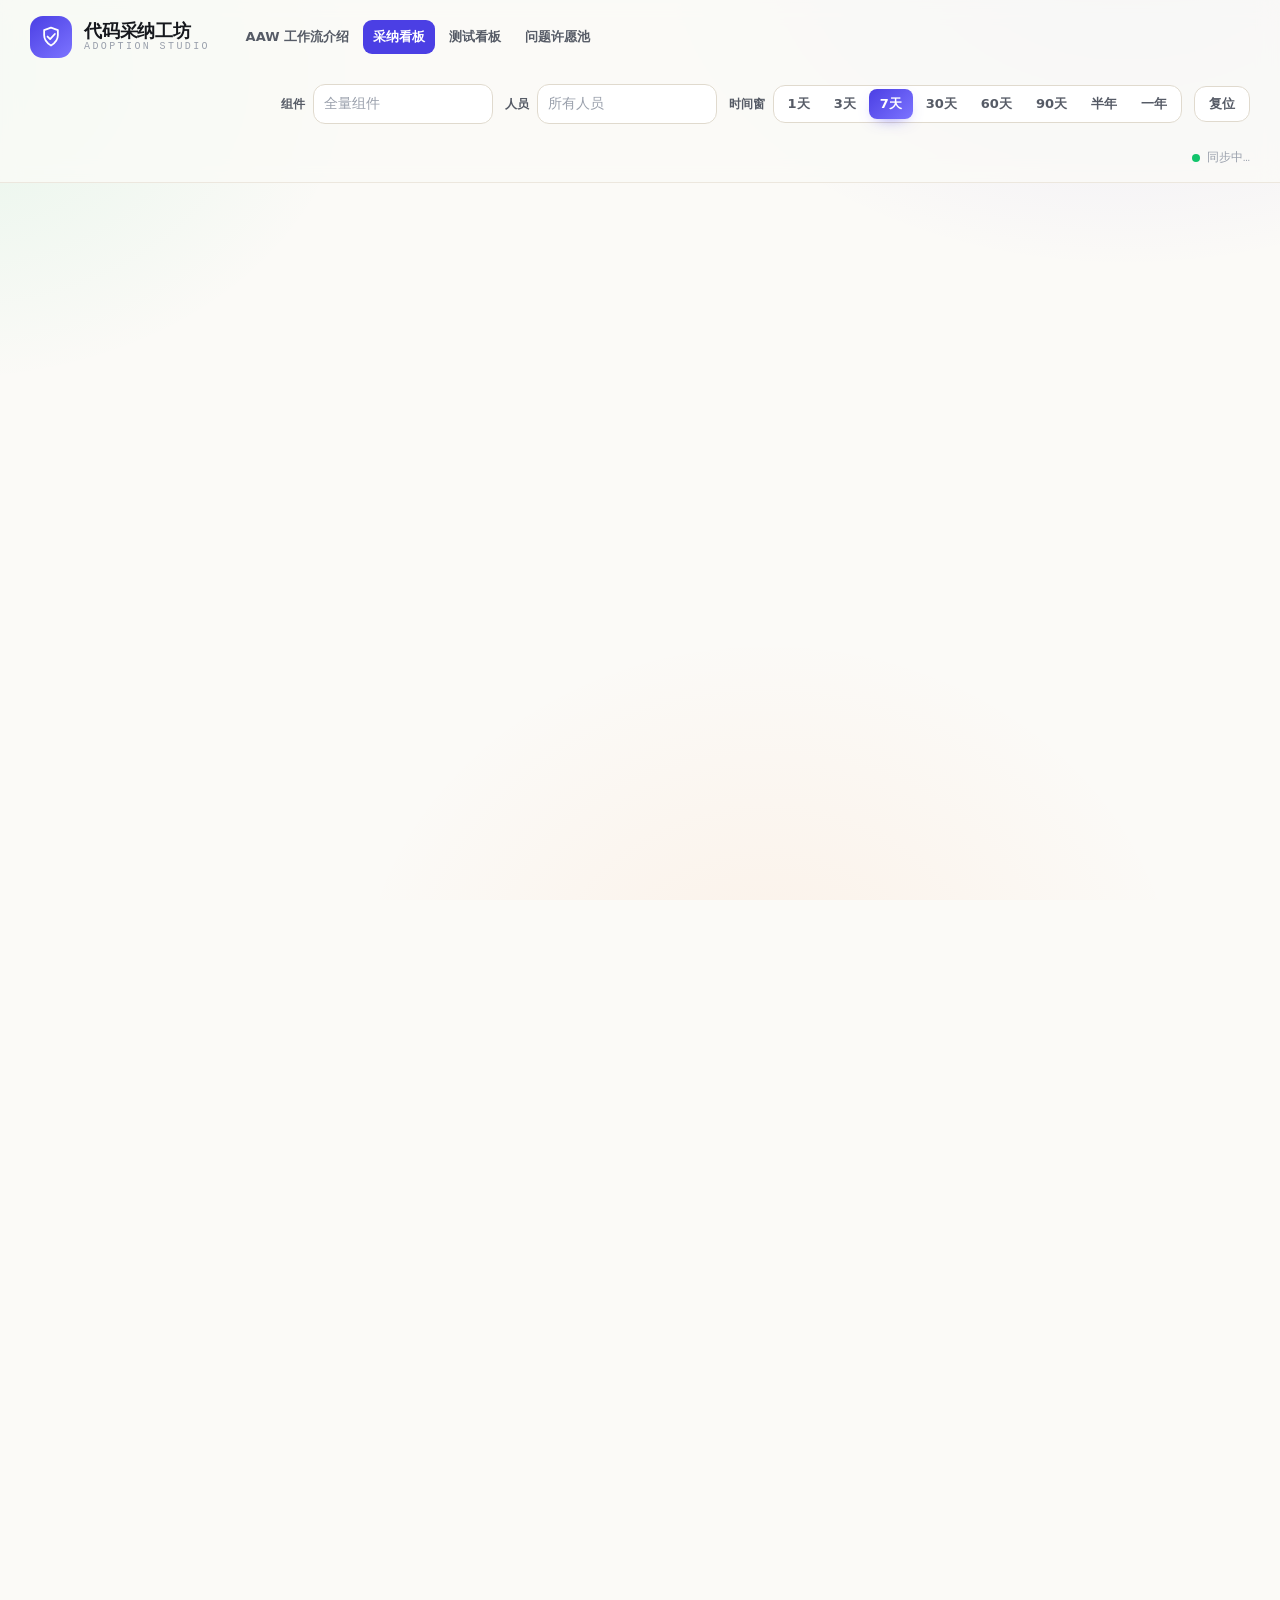
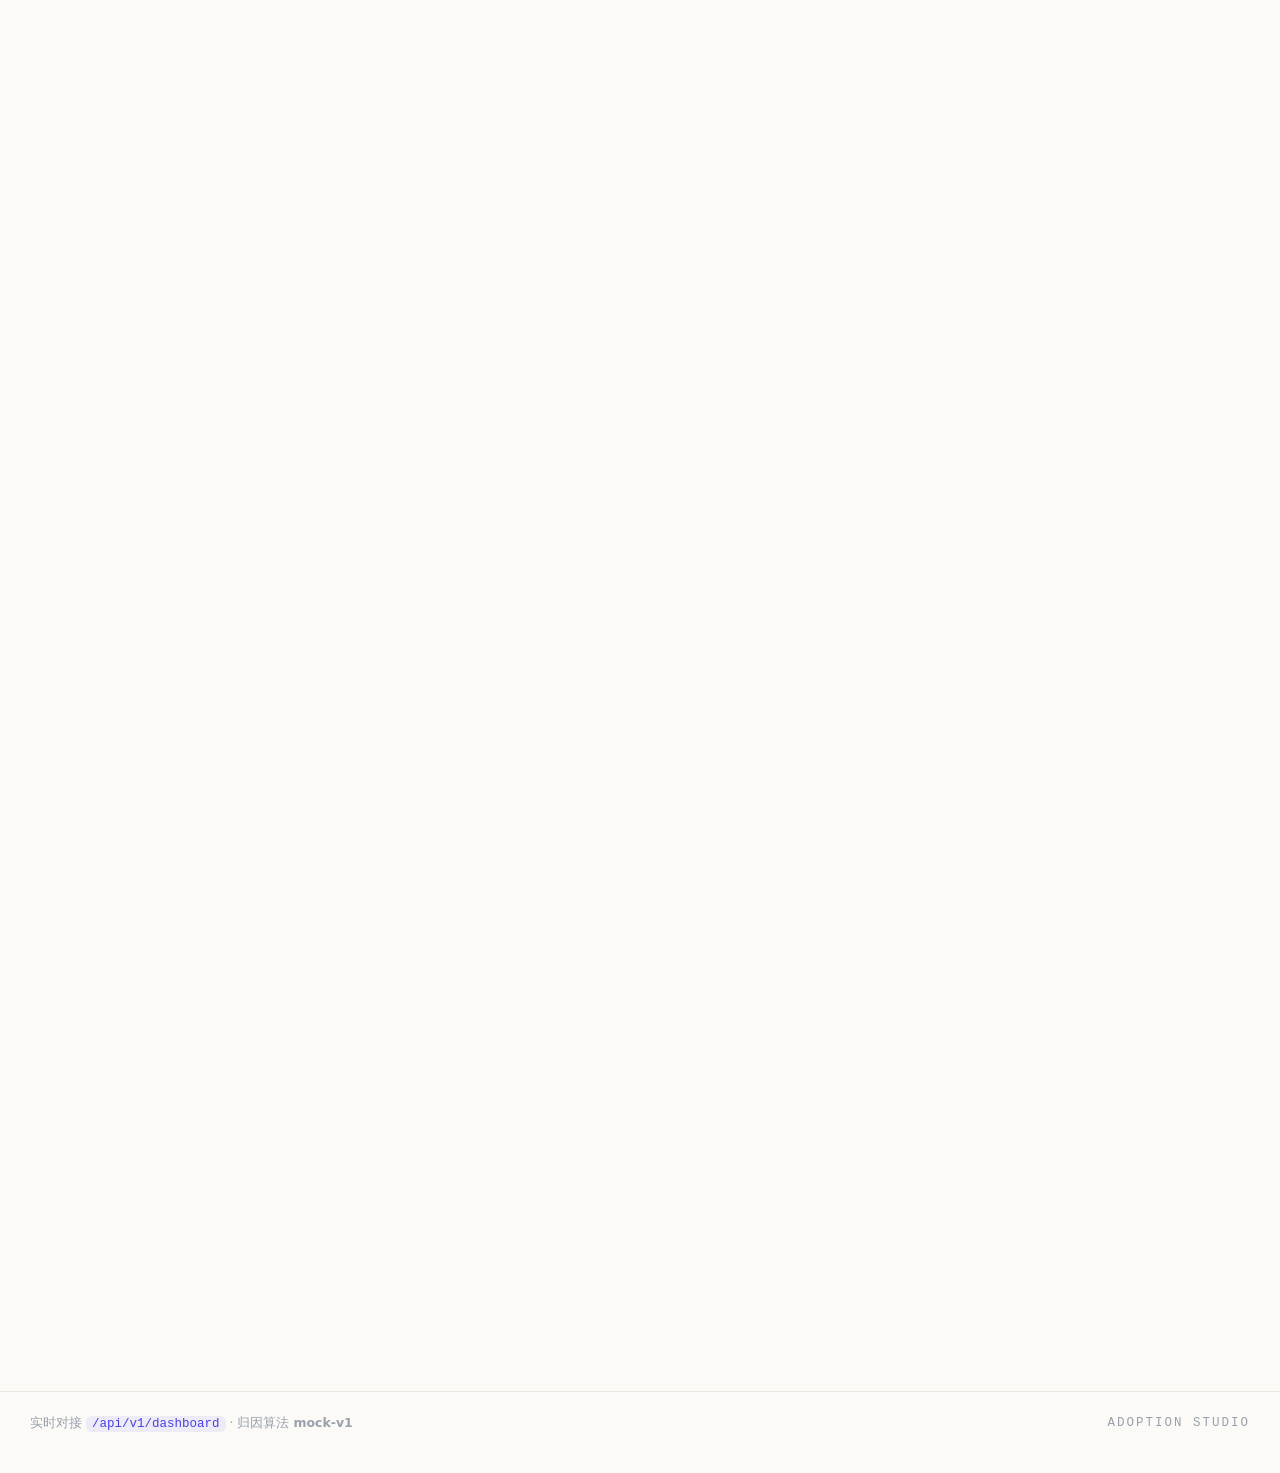
==== commit 8a1da099: "feat: add AAW workflow introduction page" ====
--- a/telemetry-front/portal/bright.html
+++ b/telemetry-front/portal/bright.html
@@ -7,7 +7,7 @@
 
 <link rel="stylesheet" href="vendor/fonts.css" />
 
-<link rel="stylesheet" href="bright.css?v=20260720-1" />
+<link rel="stylesheet" href="bright.css?v=20260727-1" />
 </head>
 <body data-loading="true">
 
@@ -29,6 +29,7 @@
   </div>
 
   <nav class="portal-nav" aria-label="主导航">
+    <a class="portal-nav__link" href="aaw-workflow.html">AAW 工作流介绍</a>
     <a class="portal-nav__link is-active" href="bright.html" aria-current="page">采纳看板</a>
     <a class="portal-nav__link" href="test.html">测试看板</a>
     <a class="portal-nav__link" href="wishes.html">问题许愿池</a>
--- a/telemetry-front/portal/bright.css
+++ b/telemetry-front/portal/bright.css
@@ -1013,6 +1013,8 @@
   .stones { grid-template-columns: repeat(2, minmax(0, 1fr)); }
 }
 @media (max-width: 560px) {
+  .portal-nav { width: 100%; overflow-x: auto; }
+  .portal-nav__link { flex: 0 0 auto; }
   .controls { width: 100%; margin-left: 0; }
   .ctrl { flex: 1 1 100%; }
   .multi { min-width: 0; width: 100%; }
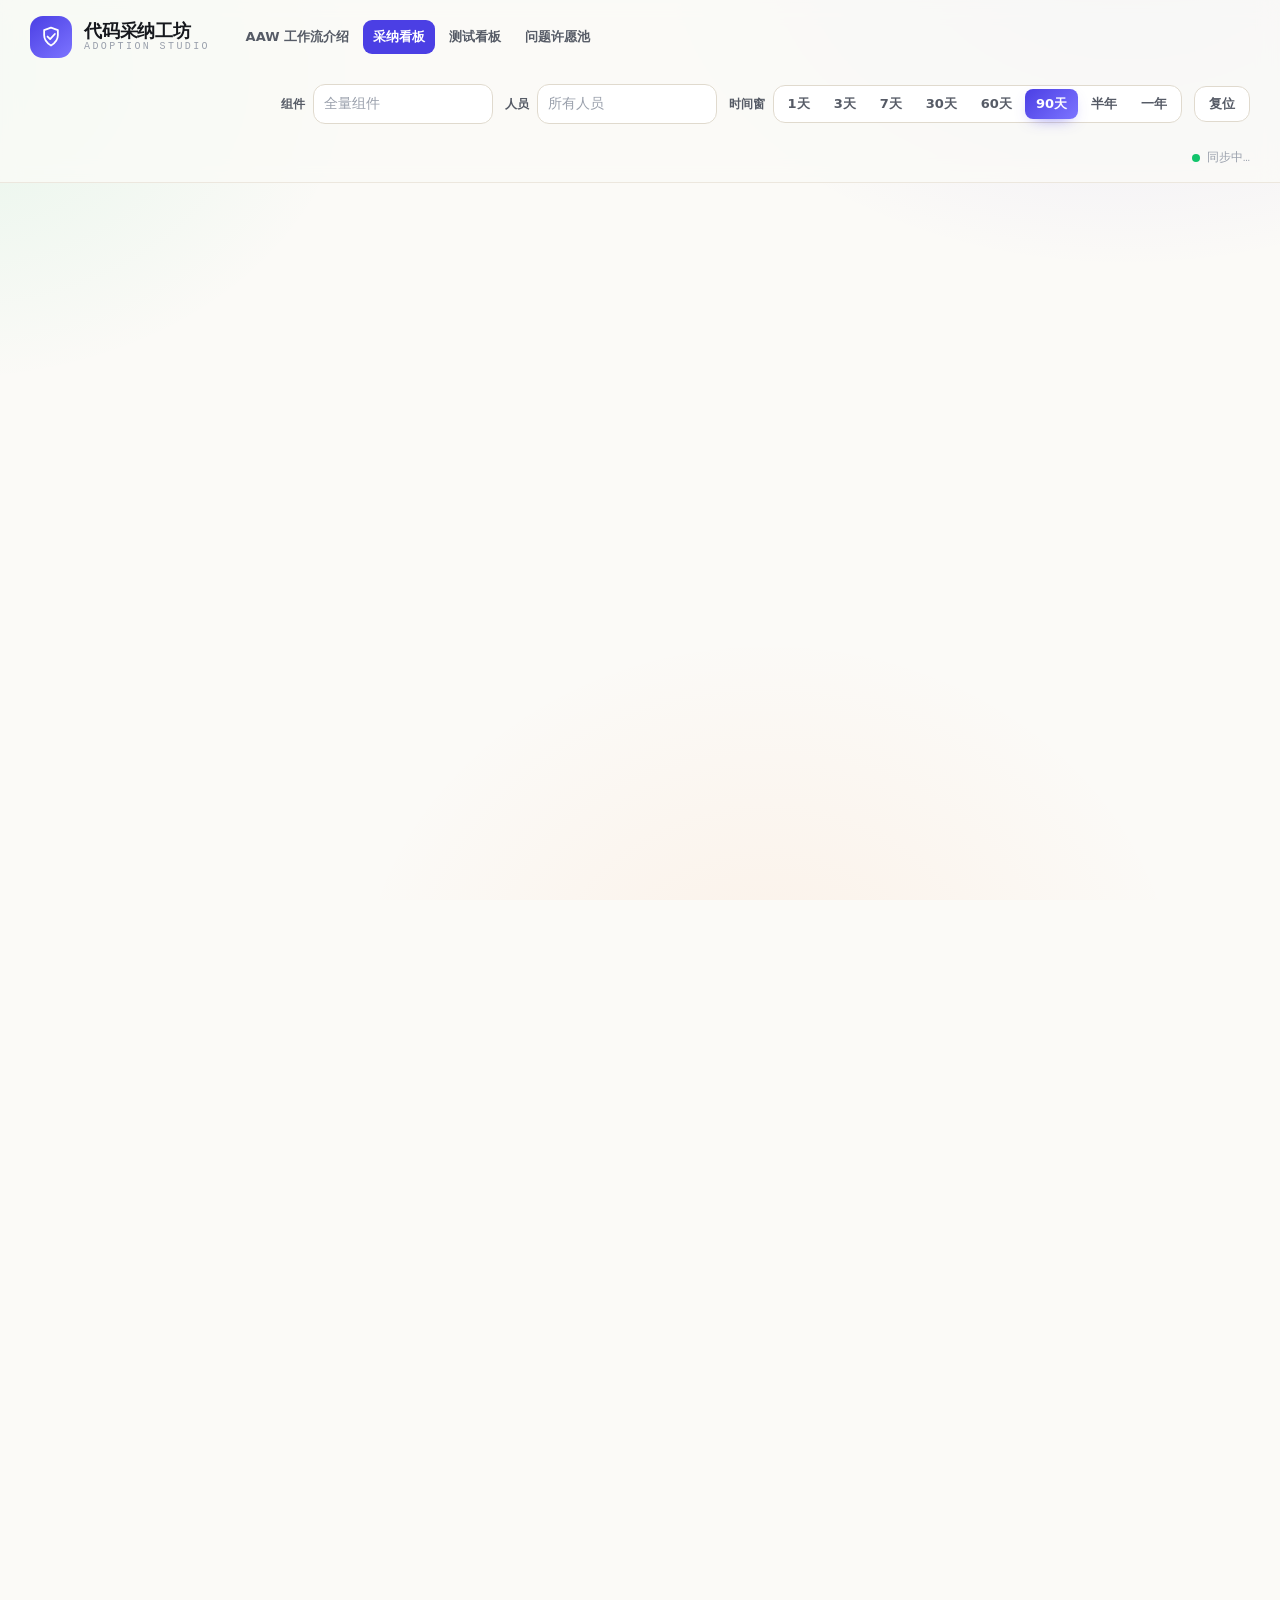
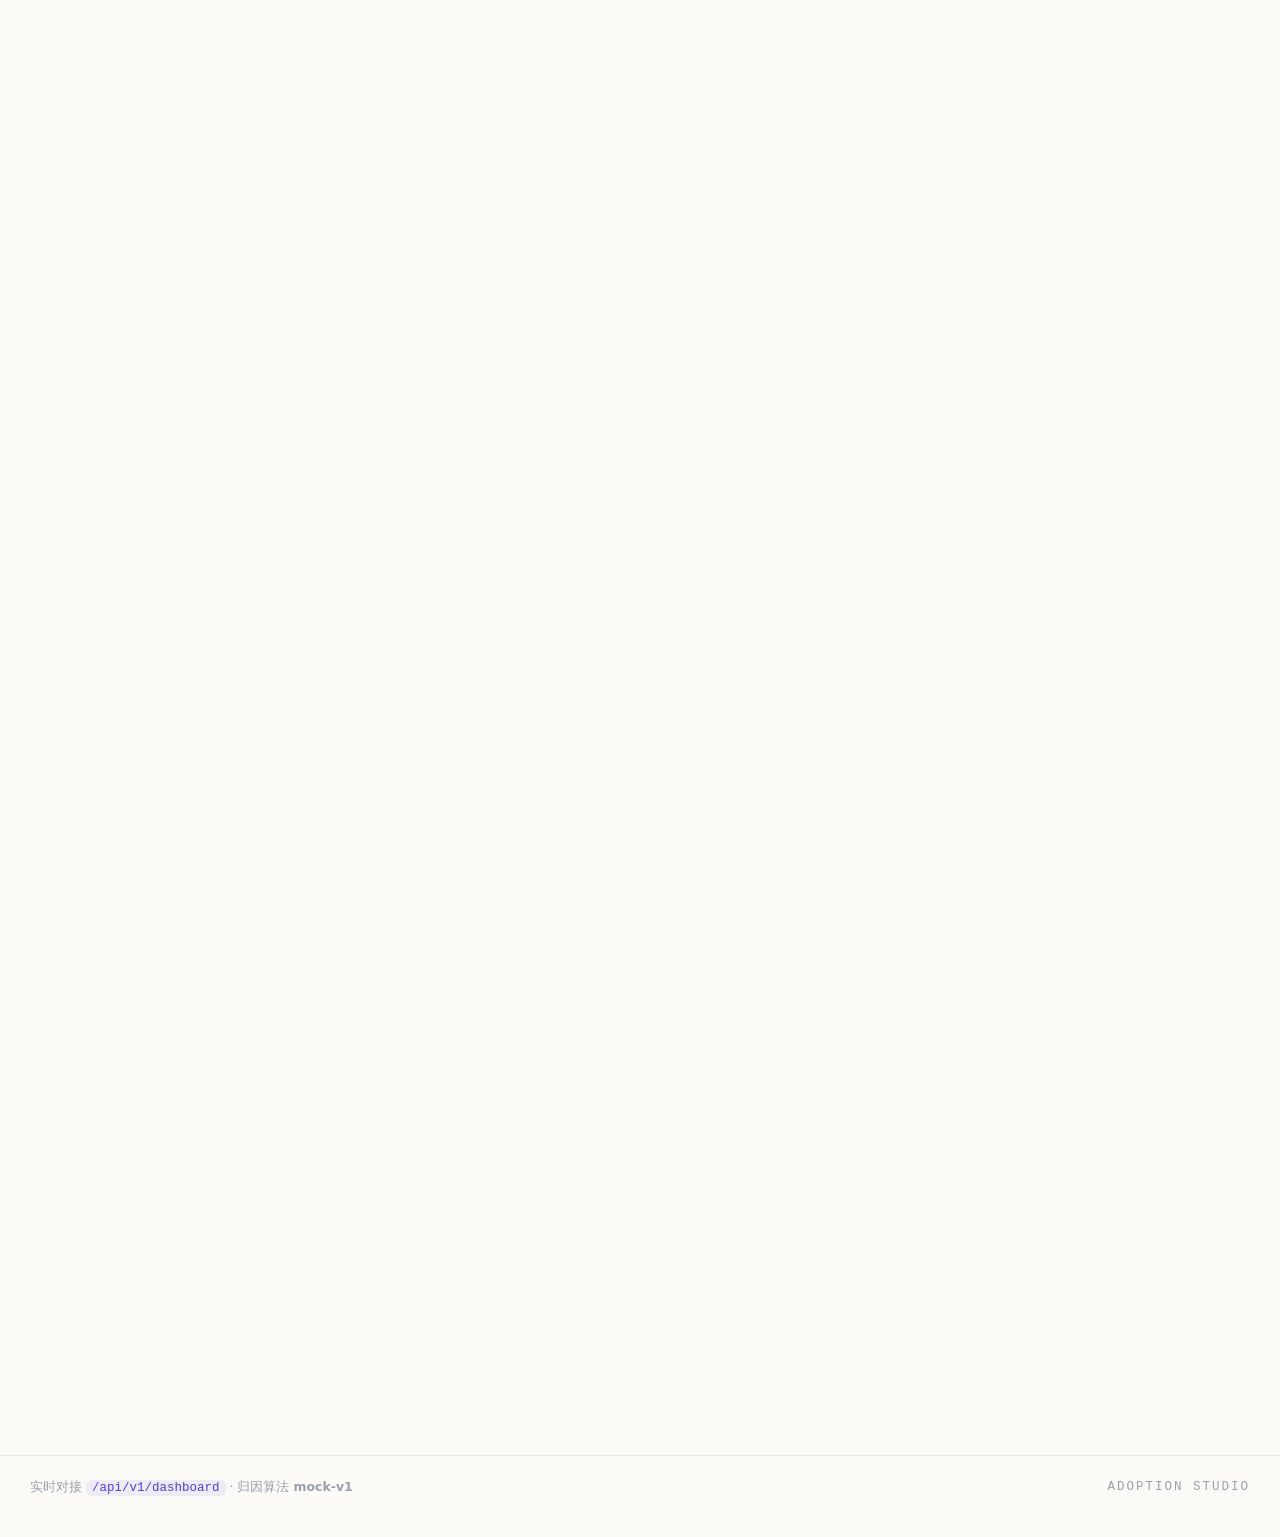
==== commit 1f02a3e1: "feat: 新增组件使用情况看板，默认时间窗调整为90天 (#107) 组件使用情况看板： - projects.yaml 升级为组件分组结构（components -> repos），组件含 nam" ====
--- a/telemetry-front/portal/bright.html
+++ b/telemetry-front/portal/bright.html
@@ -7,7 +7,7 @@
 
 <link rel="stylesheet" href="vendor/fonts.css" />
 
-<link rel="stylesheet" href="bright.css?v=20260727-1" />
+<link rel="stylesheet" href="bright.css?v=20260810-2" />
 </head>
 <body data-loading="true">
 
@@ -49,7 +49,7 @@
       <span class="ctrl__tag">时间窗</span>
       <div class="segs" id="fRange" role="radiogroup" aria-label="时间范围"></div>
     </div>
-    <button class="reset" id="btnReset" type="button" title="恢复默认：全量组件 · 所有人员 · 7天">复位</button>
+    <button class="reset" id="btnReset" type="button" title="恢复默认：全量组件 · 所有人员 · 90天 · 清空组件筛选">复位</button>
   </div>
 
   <div class="bar__sync">
@@ -60,8 +60,13 @@
 
 <main class="stage" aria-busy="true">
 
+  <div class="tabs" id="boardTabs" role="tablist" aria-label="看板板块">
+    <button type="button" role="tab" data-tab="overview" aria-selected="true">采纳概览</button>
+    <button type="button" role="tab" data-tab="components" aria-selected="false">组件使用情况</button>
+  </div>
+
   <!-- ── HERO ────────────────────────────────────────── -->
-  <section class="hero">
+  <section class="hero" data-panel="overview">
     <div class="hero__say">
       <p class="kicker">核心命题</p>
       <h1>AI 写的代码，<em>有多少活到了合入？</em></h1>
@@ -100,7 +105,7 @@
   </section>
 
   <!-- ── CHART GRID ──────────────────────────────────── -->
-  <section class="grid">
+  <section class="grid" data-panel="overview">
 
     <article class="card" style="--span:7">
       <header class="card__head">
@@ -123,7 +128,7 @@
         <h2>人员产出 · 生成与合入</h2>
         <span class="hint">TOP 榜按生成量排序，绿段为已合入部分</span>
       </header>
-      <div class="plot plot--tall" id="personChart"></div>
+      <div class="plot plot--tall plot--selectable" id="personChart"></div>
       <div class="pager" id="personPager" aria-label="人员产出分页"></div>
     </article>
 
@@ -156,7 +161,7 @@
   <!-- ══ 生命周期三段：此刻 → 流程 → 实例 ═══════════════ -->
 
   <!-- ── ① NOW · 实时运营 ────────────────────────────── -->
-  <section class="lane" id="laneNow" aria-labelledby="nowTitle">
+  <section class="lane" id="laneNow" data-panel="overview" aria-labelledby="nowTitle">
     <div class="lane__head">
       <span class="lane__eyebrow">NOW</span>
       <h2 class="lane__title" id="nowTitle">此刻 · 运营快照</h2>
@@ -187,7 +192,7 @@
   </section>
 
   <!-- ── ② PIPELINE · 步骤效率 ───────────────────────── -->
-  <section class="lane" id="lanePipe" aria-labelledby="pipeTitle">
+  <section class="lane" id="lanePipe" data-panel="overview" aria-labelledby="pipeTitle">
     <div class="lane__head">
       <span class="lane__eyebrow">PIPELINE</span>
       <h2 class="lane__title" id="pipeTitle">流程 · 步骤效率</h2>
@@ -225,7 +230,7 @@
   </section>
 
   <!-- ── ③ RUNS · 工作流明细 ─────────────────────────── -->
-  <section class="lane" id="laneRuns" aria-labelledby="runsTitle">
+  <section class="lane" id="laneRuns" data-panel="overview" aria-labelledby="runsTitle">
     <div class="lane__head">
       <span class="lane__eyebrow">RUNS</span>
       <h2 class="lane__title" id="runsTitle">实例 · 工作流明细</h2>
@@ -255,6 +260,40 @@
     </article>
   </section>
 
+  <!-- ── COMPONENTS · 组件使用情况 ───────────────────── -->
+  <section class="lane" id="panelComponents" data-panel="components" hidden>
+    <div class="lane__head">
+      <span class="lane__eyebrow">COMPONENTS</span>
+      <h2 class="lane__title">组件 · 使用情况</h2>
+      <p class="lane__note" id="compUsageNote">—</p>
+    </div>
+    <article class="card" style="--span:12">
+      <header class="card__head card__head--filters">
+        <h2>组件明细 · 全量</h2>
+        <div class="comp-filters">
+          <div class="multi multi--sm" id="fCompSe" data-placeholder="全部 SE"></div>
+          <div class="segs segs--sm" id="fCompUsed" role="radiogroup" aria-label="是否使用 AAW"></div>
+          <input type="search" id="compSearch" class="comp-search"
+                 placeholder="搜索组件名" aria-label="搜索组件名" autocomplete="off" />
+        </div>
+      </header>
+      <div class="table-wrap table-wrap--scroll">
+        <table class="ledger ledger--comp">
+          <thead>
+            <tr>
+              <th class="th-name">组件名</th>
+              <th class="th-name">SE</th>
+              <th data-comp-sort="usedAaw">是否使用AAW</th>
+              <th class="th-num" data-comp-sort="effectiveLines">生成代码量</th>
+              <th class="th-num" data-comp-sort="attributionRate80">采纳率·80%</th>
+            </tr>
+          </thead>
+          <tbody id="compBody"></tbody>
+        </table>
+      </div>
+    </article>
+  </section>
+
 </main>
 
 <footer class="foot">
@@ -264,7 +303,7 @@
 
 <script src="vendor/echarts.min.js"></script>
 <script src="config.js"></script>
-<script src="mock-data.js?v=20260720-1"></script>
-<script src="bright.js?v=20260720-1"></script>
+<script src="mock-data.js?v=20260810-2"></script>
+<script src="bright.js?v=20260810-2"></script>
 </body>
 </html>
--- a/telemetry-front/portal/bright.css
+++ b/telemetry-front/portal/bright.css
@@ -558,6 +558,16 @@
 
 .plot { width: 100%; height: 300px; }
 .plot--tall { height: 400px; }
+.plot--selectable,
+.plot--selectable * {
+  -webkit-touch-callout: default !important;
+  -webkit-user-select: text !important;
+  user-select: text !important;
+}
+.plot--selectable svg text {
+  cursor: text;
+  pointer-events: auto !important;
+}
 
 /* ── Component composition: strip + TOP ranking ──────── */
 .compo { padding: 6px 0 14px; }
@@ -684,9 +694,12 @@
   white-space: nowrap;
 }
 .ledger th.th-name { text-align: left; }
-.ledger th.th-num { cursor: pointer; user-select: none; }
-.ledger th.th-num:hover { color: var(--iris); }
-.ledger th.th-num[data-active]::after {
+.ledger th.th-num,
+.ledger thead th[data-comp-sort] { cursor: pointer; user-select: none; }
+.ledger th.th-num:hover,
+.ledger thead th[data-comp-sort]:hover { color: var(--iris); }
+.ledger th.th-num[data-active]::after,
+.ledger thead th[data-comp-sort][data-active]::after {
   content: attr(data-active);
   margin-left: 5px;
   color: var(--iris);
@@ -1027,3 +1040,69 @@
 @media (prefers-reduced-motion: reduce) {
   * { animation-duration: .001ms !important; transition-duration: .001ms !important; }
 }
+
+/* ── Board tabs (采纳概览 / 组件使用情况) ────────────── */
+.tabs { display: inline-flex; gap: 6px; margin-bottom: clamp(18px, 2.5vw, 28px); }
+.tabs button {
+  border: 1.5px solid var(--edge-2);
+  background: var(--paper-2);
+  color: var(--ink-soft);
+  font-family: var(--disp);
+  font-weight: 600;
+  font-size: 13.5px;
+  padding: 8px 16px;
+  border-radius: var(--radius-sm);
+  cursor: pointer;
+  transition: all .15s ease;
+}
+.tabs button:hover { color: var(--iris); border-color: var(--iris); }
+.tabs button[aria-selected="true"] {
+  color: #fff;
+  background: linear-gradient(135deg, var(--iris), var(--iris-2));
+  border-color: transparent;
+  box-shadow: 0 6px 16px -8px rgba(75, 63, 228, .7);
+}
+/* 面板显隐：.card/.hero 等有非 none 的 display，会覆盖 hidden 的 UA 默认
+   样式，!important 保证切 Tab 时隐藏真正生效。 */
+[data-panel][hidden] { display: none !important; }
+
+/* ── 组件使用情况面板 ──────────────────────────────── */
+.table-wrap--scroll { max-height: min(620px, 68vh); overflow-y: auto; }
+.ledger--comp thead th { position: sticky; top: 0; background: var(--paper-2); z-index: 1; }
+.ledger--comp tr.comp-row--unassigned td { color: var(--ink-mute); font-style: italic; }
+.comp-search {
+  height: 32px;
+  min-width: 200px;
+  padding: 0 10px;
+  border: 1px solid var(--edge-2);
+  border-radius: 8px;
+  background: var(--paper-2);
+  color: var(--ink);
+  font: 13px var(--body);
+  outline: none;
+}
+.comp-search:focus { border-color: var(--iris); box-shadow: 0 0 0 3px rgba(75, 63, 228, .1); }
+.used-yes { color: var(--grass); font-weight: 700; }
+.used-no { color: var(--ink-mute); }
+/* 与 .ledger--steps/.ledger--wf 相同的覆盖：基础 .td-name 的 display:flex
+   会把单元格拉出表格列模型，多列文本时表头与表体会错位，恢复 table-cell。 */
+.ledger--comp .td-name::before { display: none; }
+.ledger--comp .td-name { display: table-cell; vertical-align: middle; }
+
+/* 组件板块内的表格级筛选（作用域仅限该表，与顶部全局筛选区分）。
+   .card__head 已是 flex + space-between + gap + wrap，此处只补分组与小号尺寸。 */
+.comp-filters {
+  display: flex;
+  align-items: center;
+  gap: 8px;
+  flex-wrap: wrap;
+  margin-left: auto;
+}
+.multi--sm {
+  min-width: 132px;
+  width: 156px;
+  min-height: 32px;
+  padding: 4px 10px;
+}
+.multi--sm .multi__ph { font-size: 13px; }
+.segs--sm button { padding: 5px 11px; font-size: 12.5px; }
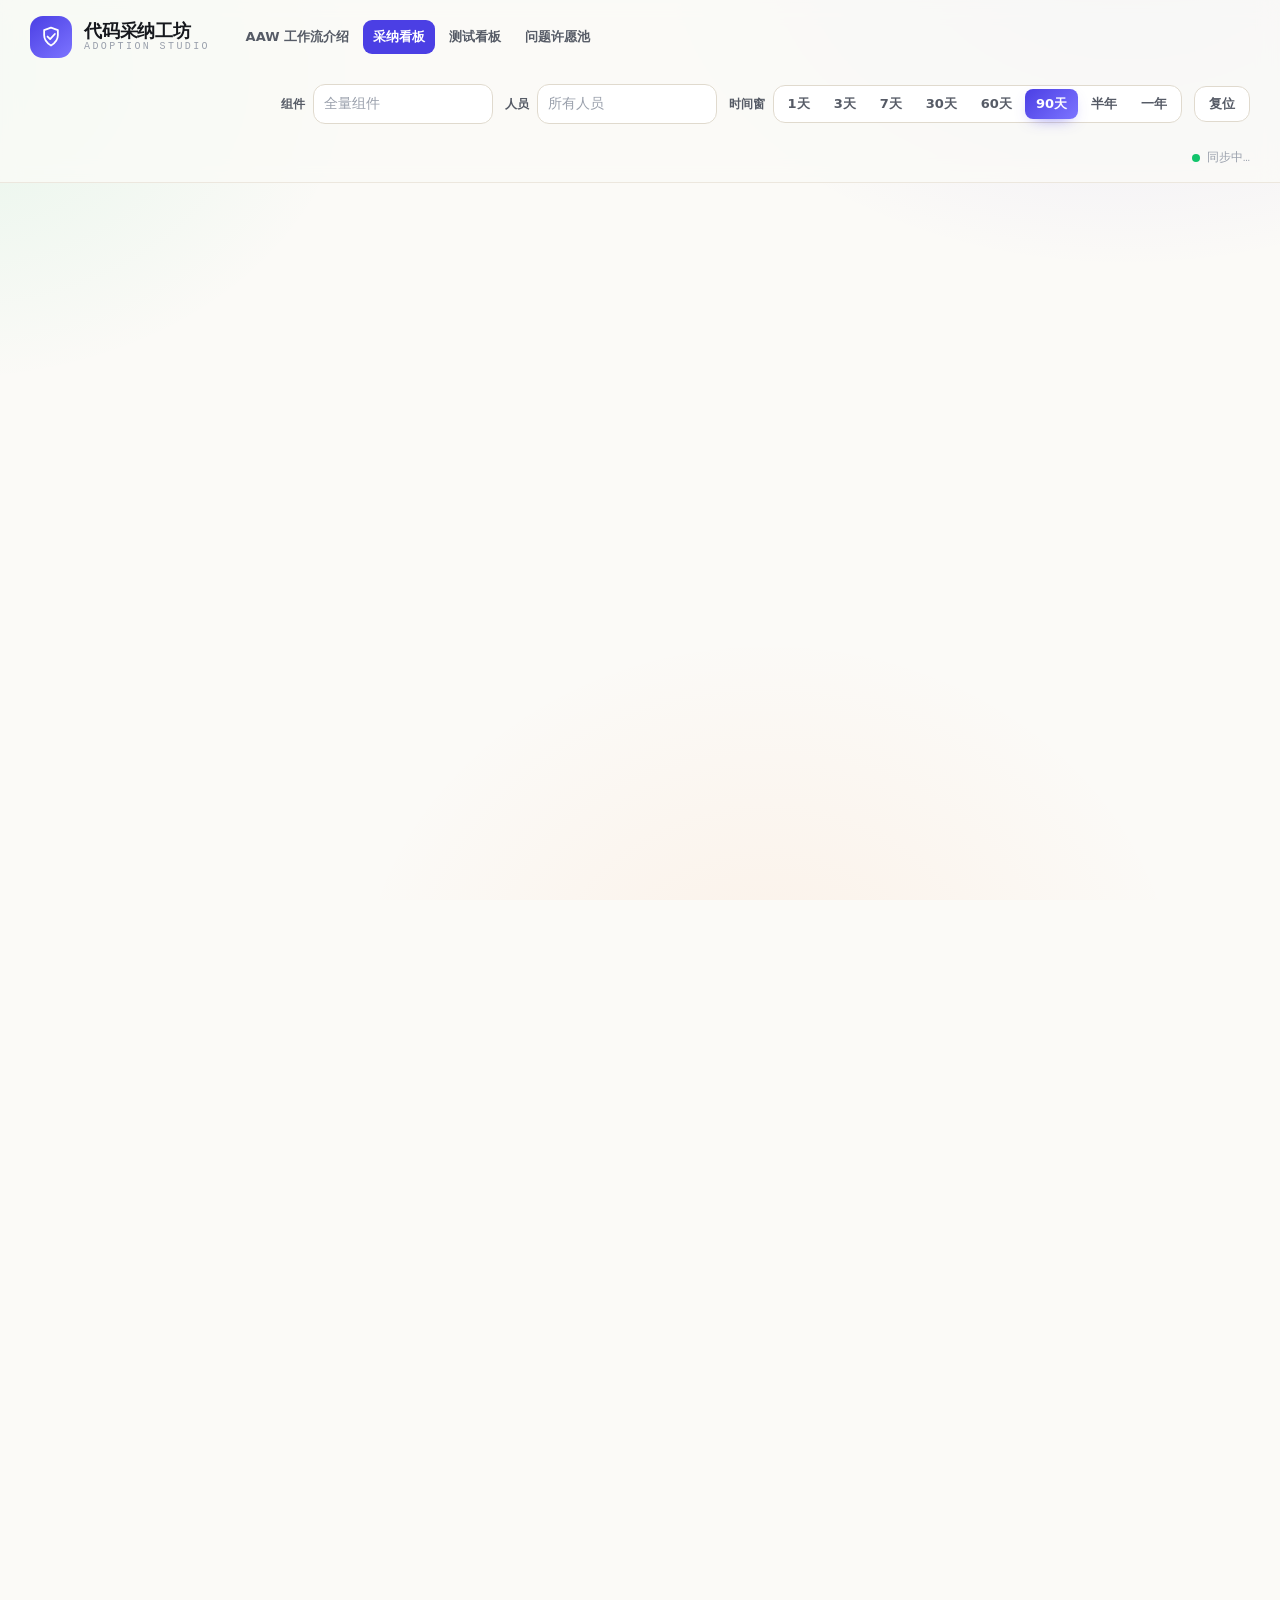
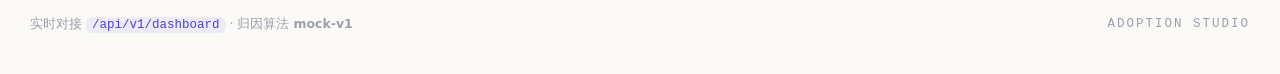
==== commit 9c226549: "Add AR/SR workflow entry analytics (#121)" ====
--- a/telemetry-front/portal/bright.html
+++ b/telemetry-front/portal/bright.html
@@ -7,7 +7,7 @@
 
 <link rel="stylesheet" href="vendor/fonts.css" />
 
-<link rel="stylesheet" href="bright.css?v=20260810-2" />
+<link rel="stylesheet" href="bright.css?v=20260818-2" />
 </head>
 <body data-loading="true">
 
@@ -187,6 +187,16 @@
         <span class="stone__k">工作流完成率</span>
         <span class="stone__v num" id="stComplete">—</span>
         <span class="stone__sub" id="stCompleteSub">窗口内完成占比</span>
+      </li>
+      <li class="stone stone--iris">
+        <span class="stone__k">AR入口工作流</span>
+        <span class="stone__v num" id="stArEntry">0</span>
+        <span class="stone__sub">窗口内全部状态</span>
+      </li>
+      <li class="stone stone--grass">
+        <span class="stone__k">SR入口工作流</span>
+        <span class="stone__v num" id="stSrEntry">0</span>
+        <span class="stone__sub">窗口内全部状态</span>
       </li>
     </ul>
   </section>
@@ -246,6 +256,7 @@
           <thead>
             <tr>
               <th class="th-name">工作流 / 需求</th>
+              <th class="th-name">工作流类型</th>
               <th class="th-name">负责人 · 组件</th>
               <th class="th-name">最远环节</th>
               <th class="th-num">生成</th>
@@ -303,7 +314,7 @@
 
 <script src="vendor/echarts.min.js"></script>
 <script src="config.js"></script>
-<script src="mock-data.js?v=20260810-2"></script>
-<script src="bright.js?v=20260810-2"></script>
+<script src="mock-data.js?v=20260818-1"></script>
+<script src="bright.js?v=20260818-1"></script>
 </body>
 </html>
--- a/telemetry-front/portal/bright.css
+++ b/telemetry-front/portal/bright.css
@@ -912,6 +912,9 @@
 .badge--active   { color: var(--grass);     background: rgba(18, 196, 107, .12); }
 .badge--stalled  { color: var(--tangerine); background: rgba(255, 122, 26, .13); }
 .badge--completed{ color: var(--iris);      background: rgba(75, 63, 228, .11); }
+.badge--entry-ar { color: var(--iris);      background: rgba(75, 63, 228, .11); }
+.badge--entry-sr { color: var(--grass);     background: rgba(18, 196, 107, .12); }
+.badge--entry-unknown { color: var(--ink-mute); background: rgba(154, 160, 172, .14); }
 .step-chip {
   font-family: var(--mono);
   font-size: 11.5px;
@@ -924,16 +927,19 @@
 }
 .th-time { text-align: left !important; }
 .wf-time { font-family: var(--mono); font-size: 12px; color: var(--ink-soft); text-align: left; }
+.ledger--wf tbody td:nth-child(2),
+.ledger--wf tbody td.wf-time { text-align: left; }
 
 /* column sizing — keep numeric columns tight so headers sit over their data,
-   let the three text columns share the remaining width. */
+   let the text columns share the remaining width. */
 .ledger--wf { table-layout: fixed; }
-.ledger--wf th:nth-child(1), .ledger--wf td:nth-child(1) { width: 22%; }
-.ledger--wf th:nth-child(2), .ledger--wf td:nth-child(2) { width: 20%; }
-.ledger--wf th:nth-child(3), .ledger--wf td:nth-child(3) { width: 18%; }
-.ledger--wf th:nth-child(4), .ledger--wf td:nth-child(4),
-.ledger--wf th:nth-child(5), .ledger--wf td:nth-child(5) { width: 11%; }
-.ledger--wf th:nth-child(6), .ledger--wf td:nth-child(6) { width: 18%; }
+.ledger--wf th:nth-child(1), .ledger--wf td:nth-child(1) { width: 20%; }
+.ledger--wf th:nth-child(2), .ledger--wf td:nth-child(2) { width: 12%; }
+.ledger--wf th:nth-child(3), .ledger--wf td:nth-child(3) { width: 17%; }
+.ledger--wf th:nth-child(4), .ledger--wf td:nth-child(4) { width: 15%; }
+.ledger--wf th:nth-child(5), .ledger--wf td:nth-child(5),
+.ledger--wf th:nth-child(6), .ledger--wf td:nth-child(6) { width: 10%; }
+.ledger--wf th:nth-child(7), .ledger--wf td:nth-child(7) { width: 16%; }
 .ledger--wf .wf-id span,
 .ledger--wf .wf-who span,
 .ledger--wf .step-chip { overflow: hidden; text-overflow: ellipsis; white-space: nowrap; }
